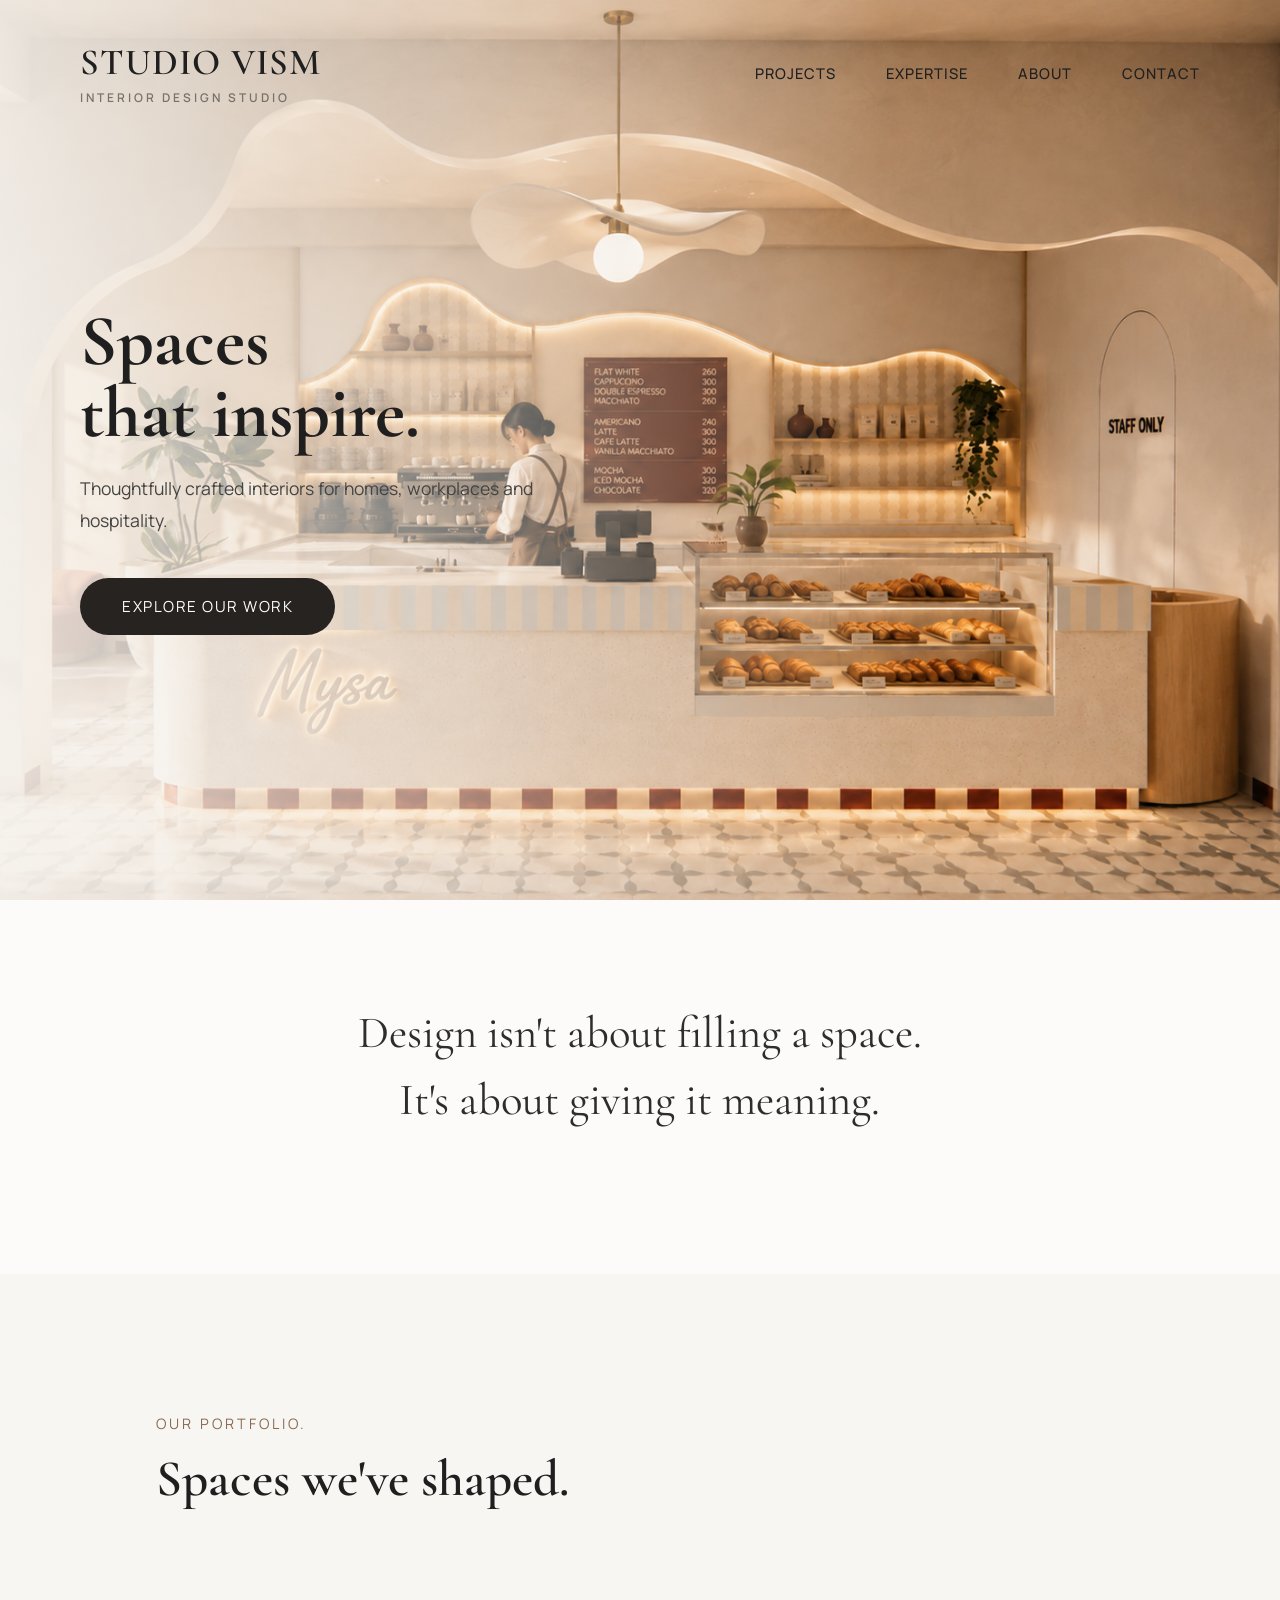
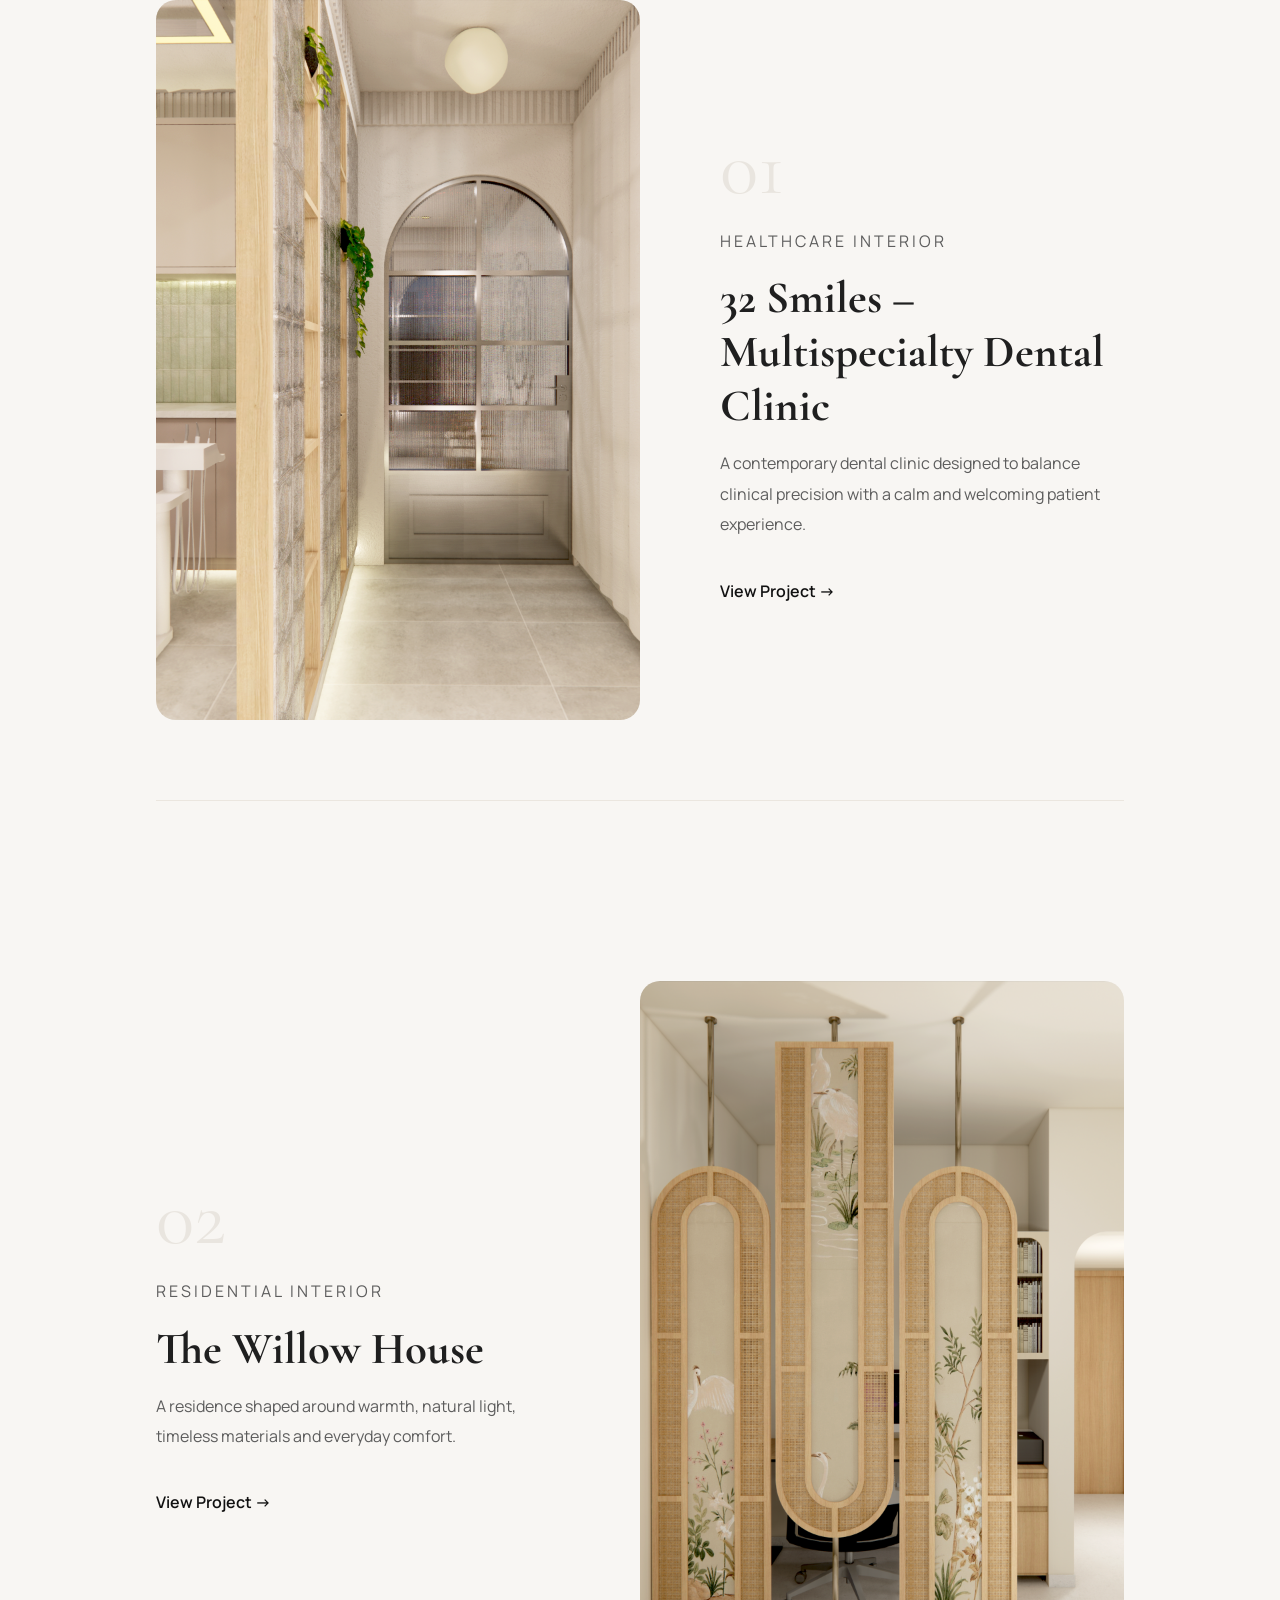
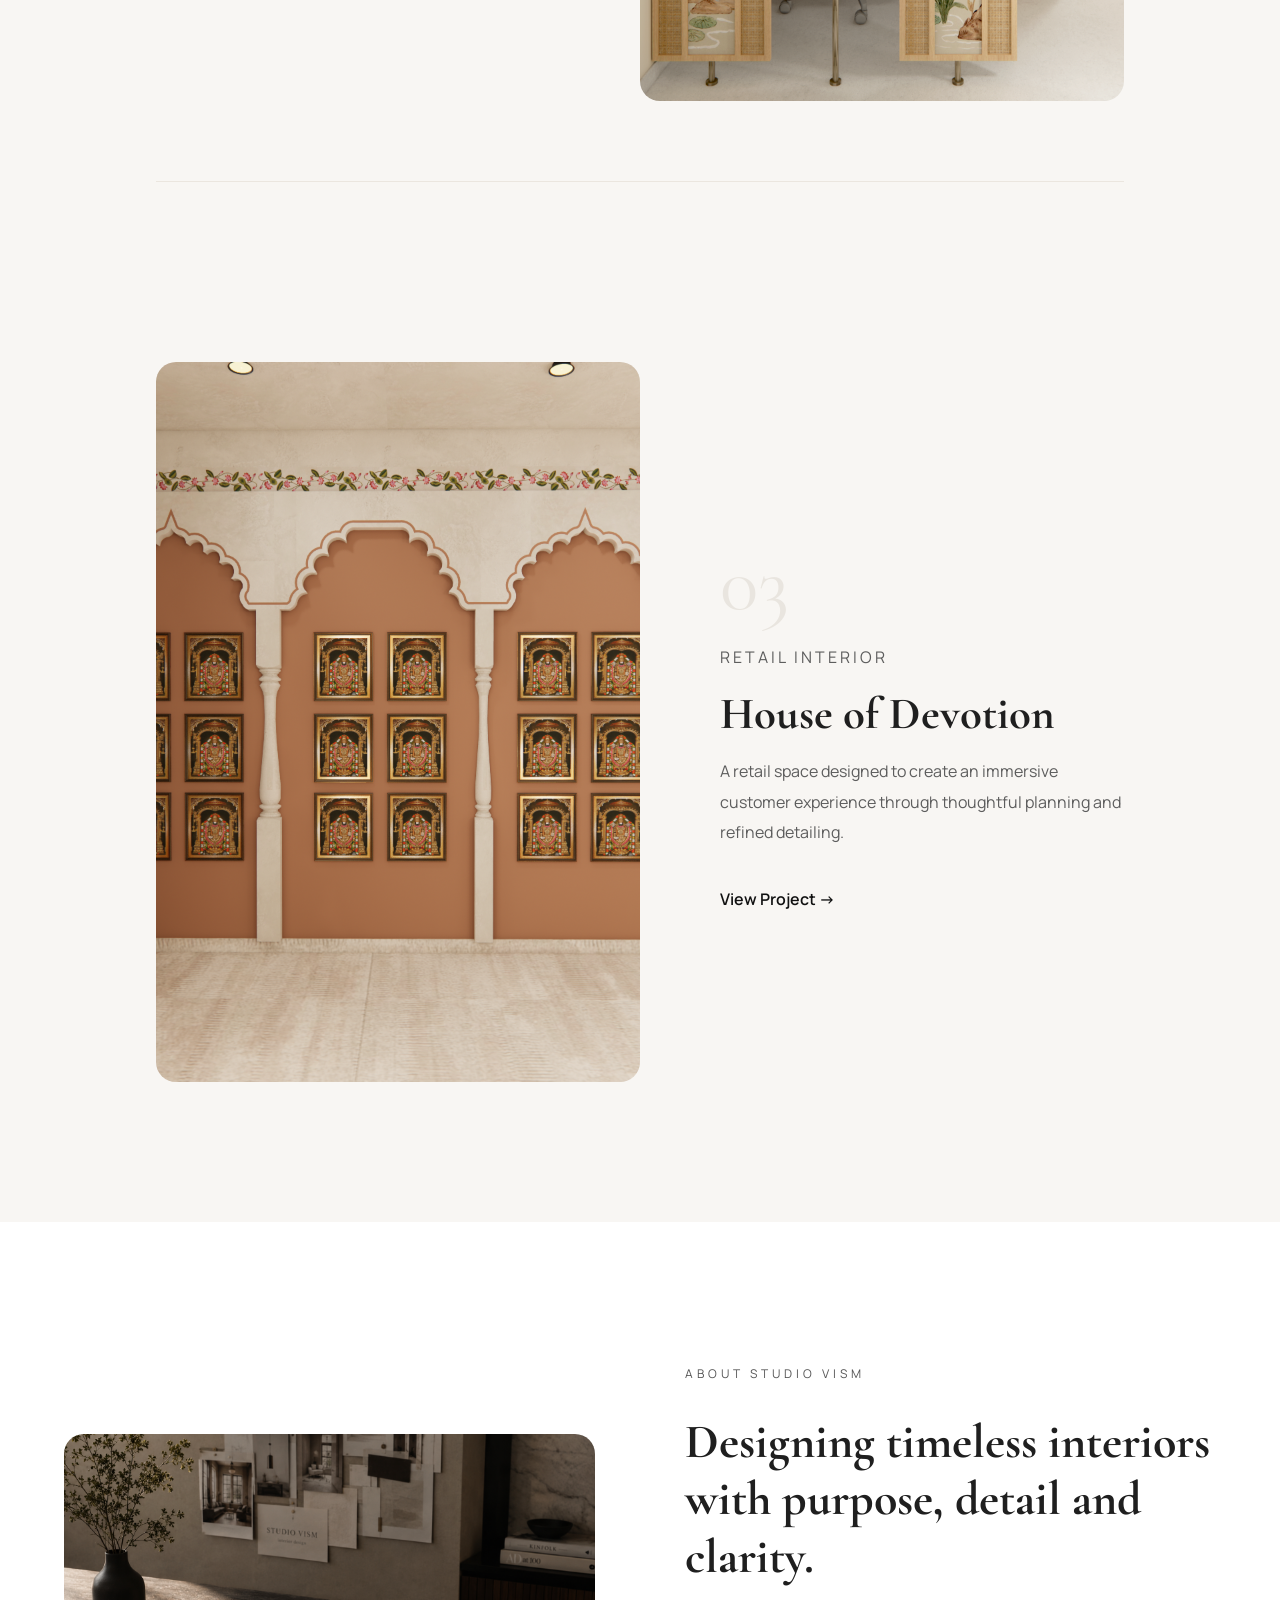
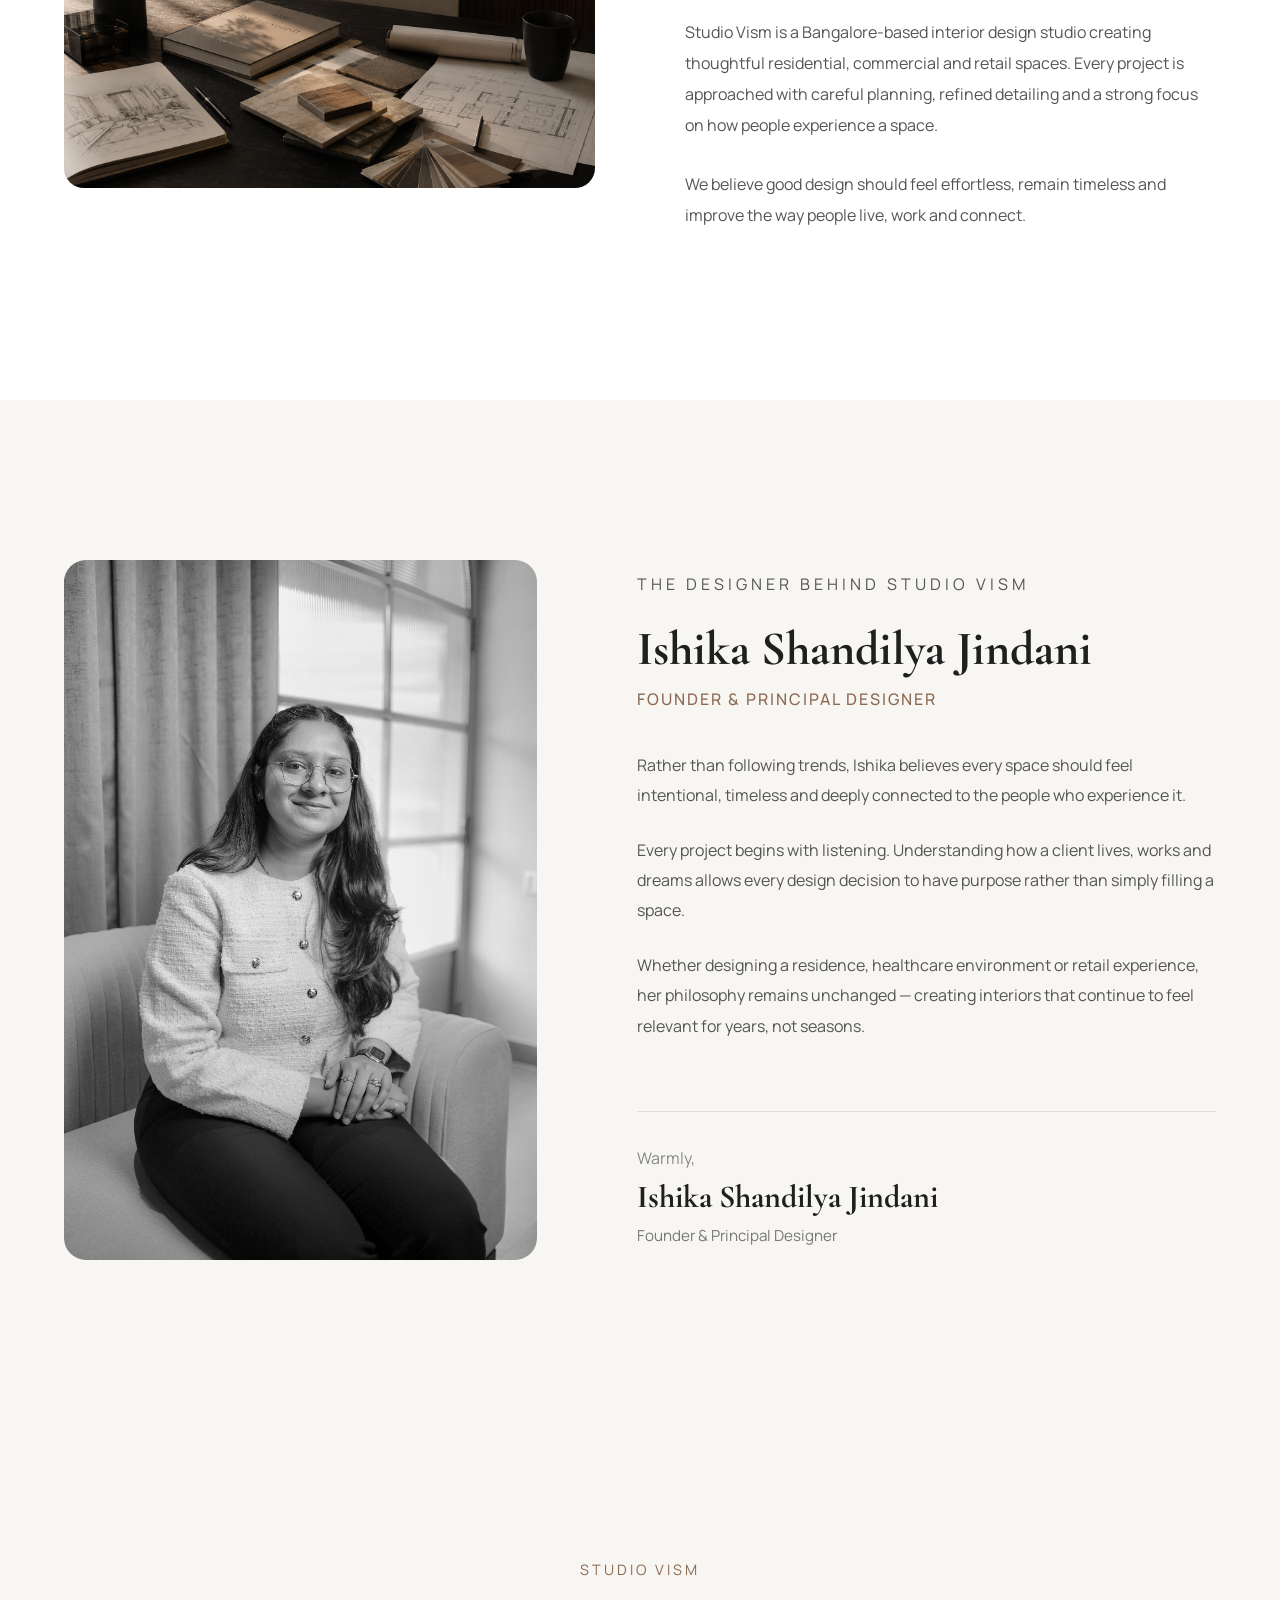
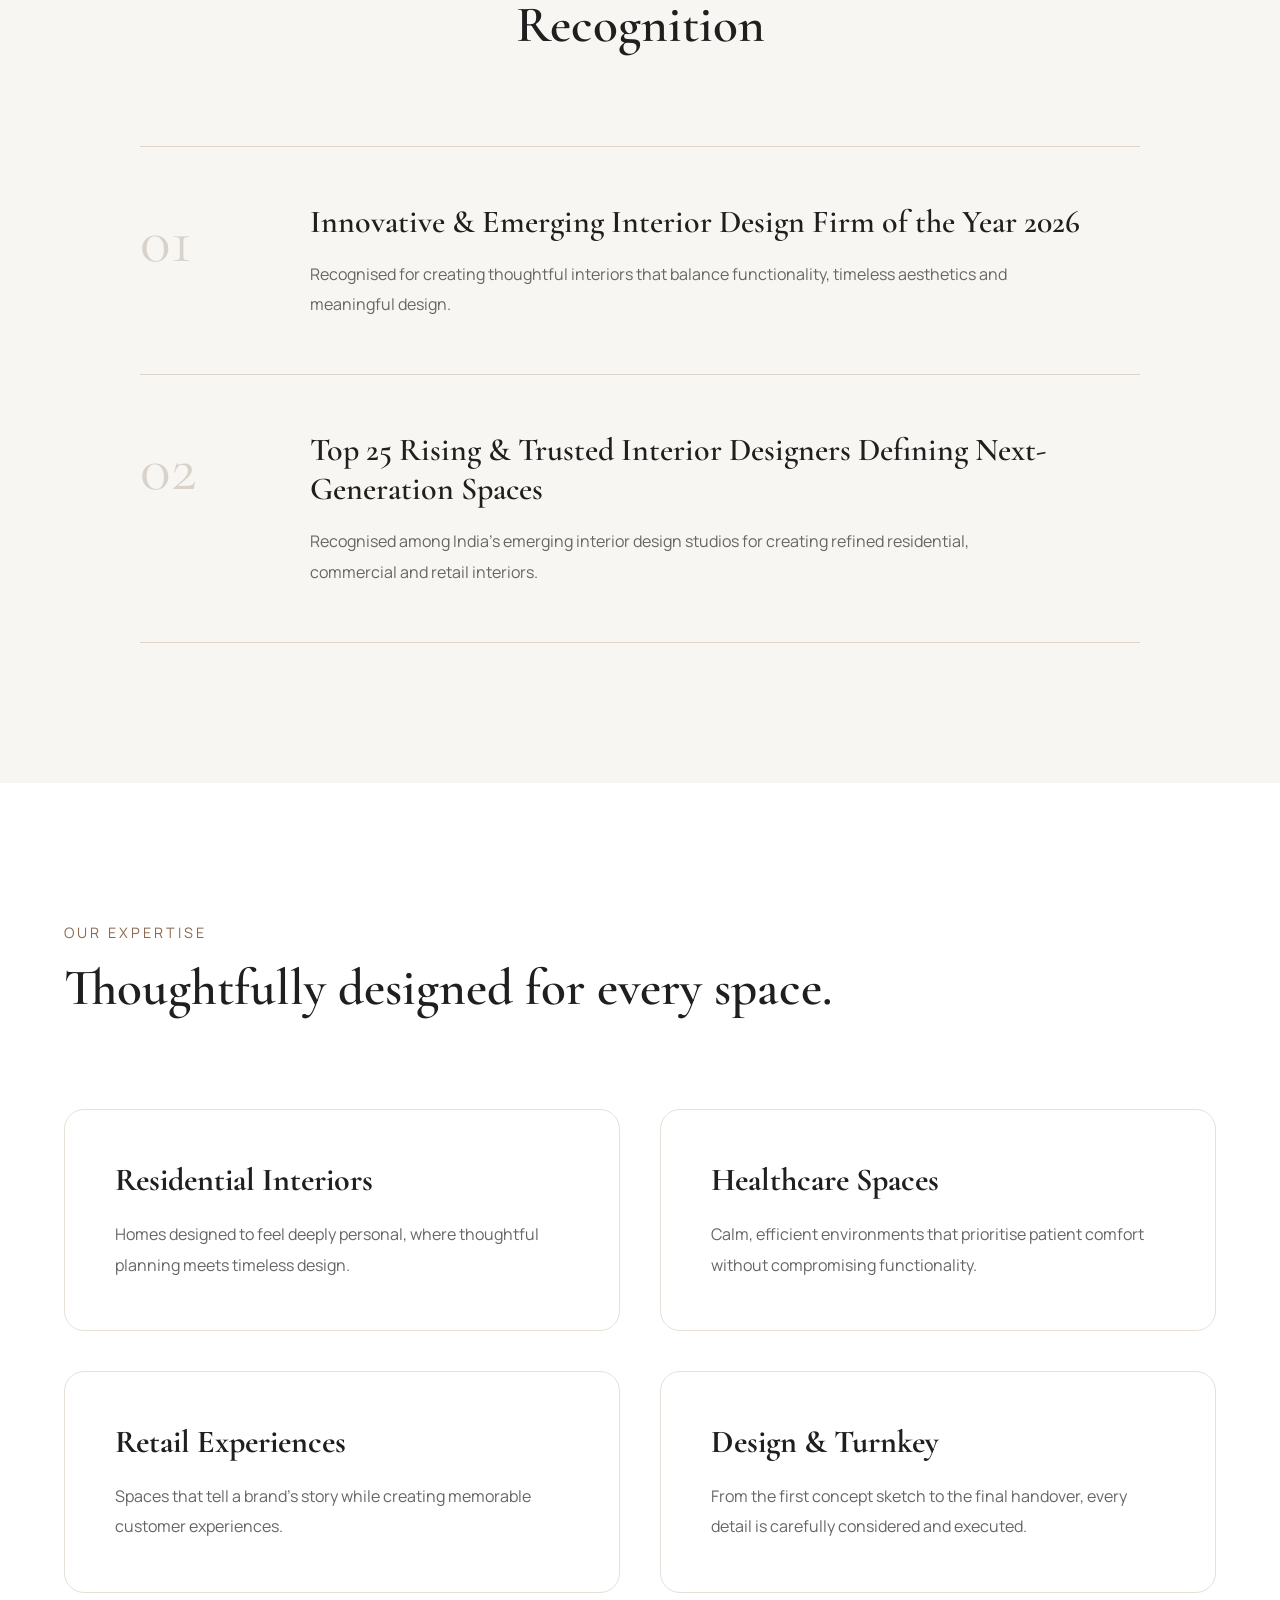
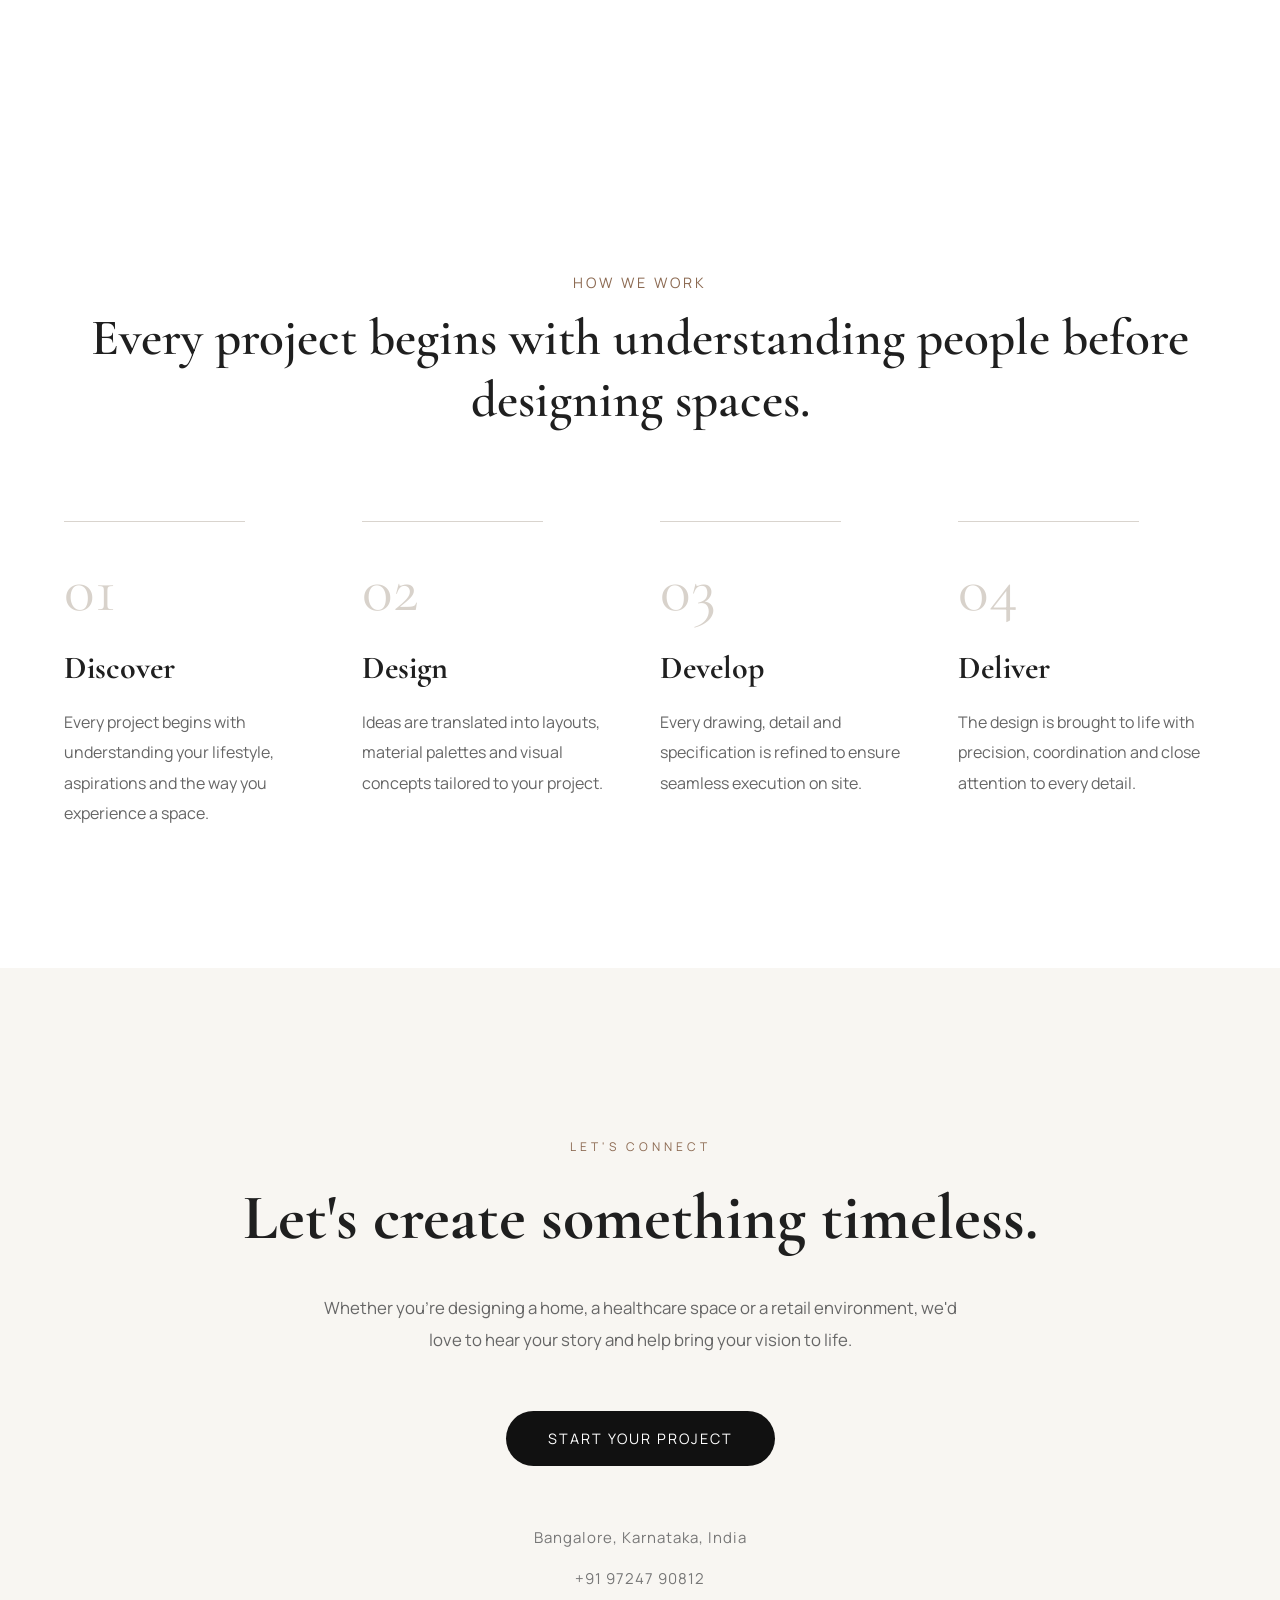
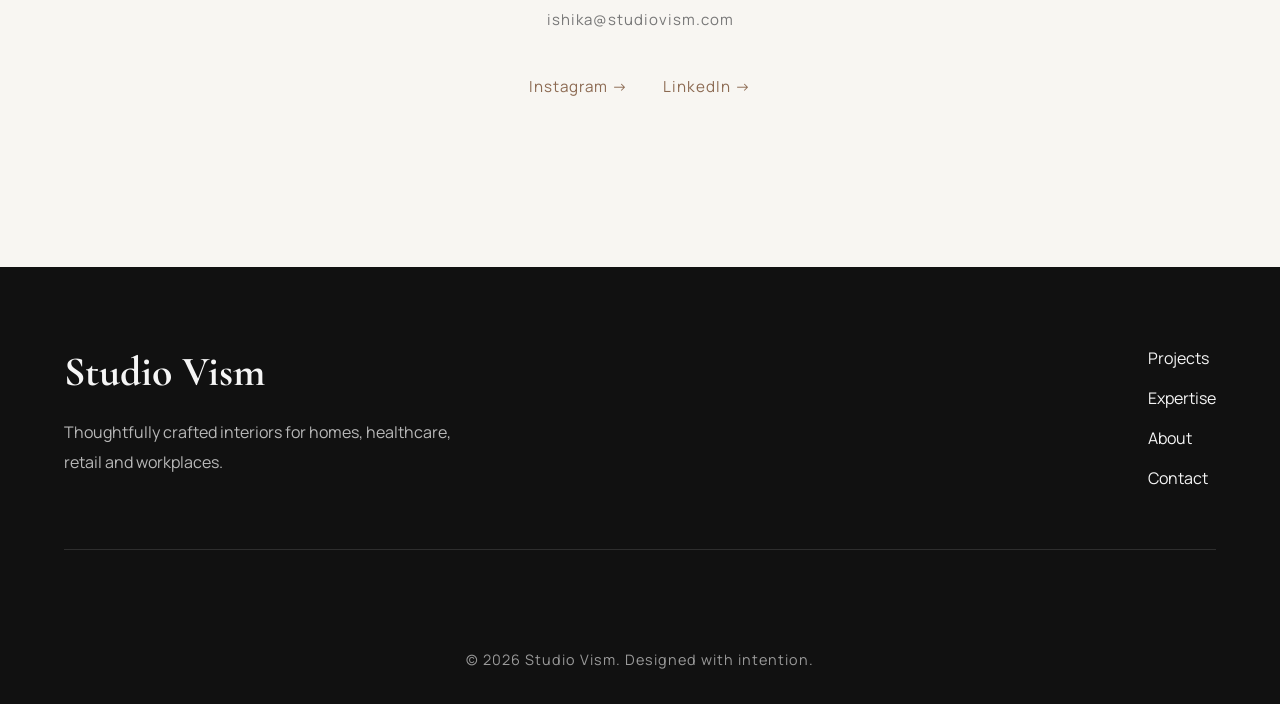
==== index.html @ 21164e17 "Final website updates" ====
<!DOCTYPE html>
<html lang="en">

<head>
    <meta charset="UTF-8">
    <meta name="viewport" content="width=device-width, initial-scale=1.0">

    <title>Studio Vism | Interior Designers in Bangalore</title>

    <meta charset="UTF-8">
    <meta name="viewport" content="width=device-width, initial-scale=1.0">

    <title>Studio Vism | Interior Designers in Bangalore</title>

    <meta name="description" content="Studio Vism is a Bangalore-based interior design studio creating thoughtful residential, commercial and hospitality spaces through design and turnkey execution.">

    <meta name="author" content="Studio Vism">
    <meta property="og:title" content="Studio Vism | Luxury Interior Designers in Bangalore">
    <meta property="og:description" content="Thoughtfully crafted residential, commercial and hospitality interiors by Studio Vism.">
    <meta property="og:type" content="website">
    <meta property="og:image" content="images/mysa-hero.png">

    <link rel="icon" type="image/png" href="favicon.png">

    <!-- Google Fonts -->
    <link rel="preconnect" href="https://fonts.googleapis.com">
    <link rel="preconnect" href="https://fonts.gstatic.com" crossorigin>

    <link href="https://fonts.googleapis.com/css2?family=Cormorant+Garamond:wght@400;500;600&family=Manrope:wght@300;400;500;600&display=swap" rel="stylesheet">

    <link rel="stylesheet" href="style.css">

    <link rel="icon" type="image/png" href="favicon.png">

    <!-- Google Fonts -->
    <link rel="preconnect" href="https://fonts.googleapis.com">
    <link rel="preconnect" href="https://fonts.gstatic.com" crossorigin>

    <link href="https://fonts.googleapis.com/css2?family=Cormorant+Garamond:wght@400;500;600&family=Manrope:wght@300;400;500;600&display=swap" rel="stylesheet">

    <link rel="stylesheet" href="style.css">
</head>

<body>
<nav class="navbar">

    <a href="index.html" class="logo">
        <span class="logo-title">STUDIO VISM</span>
        <span class="logo-subtitle">Interior Design Studio</span>
    </a>

    <button type="button" class="menu-toggle" aria-label="Open navigation menu">
        <span></span>
        <span></span>
        <span></span>
    </button>

    <ul class="nav-links">
        <li><a href="#projects">Projects</a></li>
        <li><a href="#services">Expertise</a></li>
        <li><a href="#designer">About</a></li>
        <li><a href="#contact">Contact</a></li>
    </ul>

</nav>

<section class="hero">

    <div class="hero-overlay"></div>

    <div class="hero-content">

        <h1>
            Spaces<br>
            that inspire.
        </h1>

        <p>
            Thoughtfully crafted interiors for homes,
            workplaces and hospitality.
        </p>

        <a href="#projects" class="btn">
         Explore Our Work
         </a>

    </div>

</section>

<section class="philosophy">

    <div class="container">

        <p>
            Design isn't about filling a space.<br>
            It's about giving it meaning.
        </p>

    </div>

</section>

<section id="projects" class="projects">

        <div class="container">

    <div class="section-heading">
        <p>Our Portfolio.</p>
        <h2>Spaces we've shaped.</h2>
    </div>

 <div class="project-card">

    <div class="project-image">
        <img src="images/32-smiles.png" alt="32 Smiles – Multispecialty Dental Clinic">
    </div>

    <div class="project-info">

        <span>01</span>

        <p class="project-category">Healthcare Interior</p>

        <h3>32 Smiles – Multispecialty Dental Clinic</h3>

        <p>
            A contemporary dental clinic designed to balance
            clinical precision with a calm and welcoming
            patient experience.
        </p>

        <a href="32-smiles.html">
         View Project →
        </a>

    </div>

</div>

<div class="project-card reverse">

    <div class="project-image">
        <img src="images/willow-house.png" alt="The Willow House">
    </div>

    <div class="project-info">

        <span>02</span>

        <p class="project-category">Residential Interior</p>

        <h3>The Willow House</h3>

        <p>
            A residence shaped around warmth, natural light,
            timeless materials and everyday comfort.
        </p>

        <a href="willow-house.html">View Project →</a>

    </div>

</div>

<div class="project-card">

    <div class="project-image">
        <img src="images/house-of-devotion.png" alt="House of Devotion">
    </div>

    <div class="project-info">

        <span>03</span>

        <p class="project-category">Retail Interior</p>

        <h3>House of Devotion</h3>

        <p>
            A retail space designed to create an immersive
            customer experience through thoughtful planning
            and refined detailing.
        </p>

        <a href="house-of-devotion.html">View Project →</a>

    </div>

</div>
</div>
</section>
<section class="about">

    <div class="container">

        <div class="about-grid">

            <div class="about-image">
                <img src="images/about.png" alt="Studio Vism">
            </div>

            <div class="about-content">

                <p class="section-tag">
                    About Studio Vism
                </p>

                <h2>
                    Designing timeless interiors with purpose, detail and clarity.
                </h2>

                <p>
                    Studio Vism is a Bangalore-based interior design studio creating
                    thoughtful residential, commercial and retail spaces. Every
                    project is approached with careful planning, refined detailing
                    and a strong focus on how people experience a space.
                </p>

                <p>
                    We believe good design should feel effortless, remain timeless
                    and improve the way people live, work and connect.
                </p>

            </div>

        </div>

    </div>

</section>
<section id="designer" class="designer">

    <div class="container">

        <div class="designer-grid">

            <div class="designer-image">

                <img src="images/ishika-shandilya-jindani.jpg"
                     alt="Ishika Shandilya Jindani">

            </div>

            <div class="designer-content">

                <p class="section-tag">
                    The Designer Behind Studio Vism
                </p>

                <h2>
                    Ishika Shandilya Jindani
                </h2>

                <h4>
                    Founder & Principal Designer
                </h4>

                <p>
                    Rather than following trends, Ishika believes every
                    space should feel intentional, timeless and deeply
                    connected to the people who experience it.
                </p>

                <p>
                    Every project begins with listening. Understanding
                    how a client lives, works and dreams allows every
                    design decision to have purpose rather than simply
                    filling a space.
                </p>

                <p>
                    Whether designing a residence, healthcare
                    environment or retail experience, her philosophy
                    remains unchanged — creating interiors that
                    continue to feel relevant for years, not seasons.
                </p>

                <div class="designer-signoff">

                    <span>Warmly,</span>

                    <h3>
                        Ishika Shandilya Jindani
                    </h3>

                    <p>
                        Founder & Principal Designer
                    </p>

                </div>

            </div>

        </div>

    </div>

</section>
<section class="awards">

    <div class="container">

        <div class="section-heading center">

            <p>Studio Vism</p>

            <h2>Recognition</h2>

        </div>

        <div class="award-list">

            <div class="award-item">

                <span>01</span>

                <div>

                    <h3>Innovative & Emerging Interior Design Firm of the Year 2026</h3>

                    <p>
                        Recognised for creating thoughtful interiors that balance
                        functionality, timeless aesthetics and meaningful design.
                    </p>

                </div>

            </div>

            <div class="award-item">

                <span>02</span>

                <div>

                    <h3>Top 25 Rising & Trusted Interior Designers Defining Next-Generation Spaces</h3>

                    <p>
                        Recognised among India's emerging interior design studios
                        for creating refined residential, commercial and retail interiors.
                    </p>

                </div>

            </div>

        </div>

    </div>

</section>
<section id="services" class="services">

    <div class="container">

        <div class="section-heading">

            <p>Our Expertise</p>

            <h2>Thoughtfully designed for every space.</h2>

        </div>

        <div class="services-grid">

            <div class="service-card">

                <h3>Residential Interiors</h3>

                <p>
                    Homes designed to feel deeply personal, where thoughtful
                    planning meets timeless design.
                </p>

            </div>

            <div class="service-card">

                <h3>Healthcare Spaces</h3>

                <p>
                    Calm, efficient environments that prioritise patient comfort
                    without compromising functionality.
                </p>

            </div>

            <div class="service-card">

                <h3>Retail Experiences</h3>

                <p>
                    Spaces that tell a brand's story while creating memorable
                    customer experiences.
                </p>

            </div>

            <div class="service-card">

                <h3>Design & Turnkey</h3>

                <p>
                    From the first concept sketch to the final handover,
                    every detail is carefully considered and executed.
                </p>

            </div>

        </div>

    </div>

</section>
<section class="process">

    <div class="container">

        <div class="section-heading center">

            <p>How We Work</p>

            <h2>Every project begins with understanding people before designing spaces.</h2>

        </div>

        <div class="process-grid">

            <div class="process-step">

                <span>01</span>

                <h3>Discover</h3>

                <p>
                    Every project begins with understanding your lifestyle,
                    aspirations and the way you experience a space.
                </p>

            </div>

            <div class="process-step">

                <span>02</span>

                <h3>Design</h3>

                <p>
                    Ideas are translated into layouts, material palettes
                    and visual concepts tailored to your project.
                </p>

            </div>

            <div class="process-step">

                <span>03</span>

                <h3>Develop</h3>

                <p>
                    Every drawing, detail and specification is refined
                    to ensure seamless execution on site.
                </p>

            </div>

            <div class="process-step">

                <span>04</span>

                <h3>Deliver</h3>

                <p>
                    The design is brought to life with precision,
                    coordination and close attention to every detail.
                </p>

            </div>

        </div>

    </div>

</section>
<section id="contact" class="cta">

    <div class="container">

        <div class="cta-content">

            <p class="section-tag">
                Let's Connect
            </p>

            <h2>
                Let's create something timeless.
            </h2>

            <p class="cta-text">
                Whether you're designing a home, a healthcare space or a retail
                environment, we'd love to hear your story and help bring your
                vision to life.
            </p>

            <a href="mailto:ishika@studiovism.com?subject=New%20Project%20Enquiry"
               class="cta-btn">
                Start Your Project
            </a>

            <div class="cta-details">

                <p>Bangalore, Karnataka, India</p>

                <p>+91 97247 90812</p>

                <p>ishika@studiovism.com</p>

            </div>

            <div class="cta-social">

                <a href="https://www.instagram.com/studiovism/" target="_blank">
                    Instagram →
                </a>

                <a href="https://www.linkedin.com/in/ishika-shandilya-jindani-73081b417/" target="_blank">
                    LinkedIn →
                </a>

            </div>

        </div>

    </div>

</section>

<footer class="footer">

    <div class="container">

        <div class="footer-top">

            <div class="footer-brand">

                <h2>Studio Vism</h2>

                <p>
                    Thoughtfully crafted interiors for homes,
                    healthcare, retail and workplaces.
                </p>

            </div>

            <div class="footer-links">

                <a href="#projects">Projects</a>
                <a href="#services">Expertise</a>
                <a href="#designer">About</a>
                <a href="#contact">Contact</a>

            </div>

        </div>

        <div class="footer-bottom">

            <p class="footer-note">
              © 2026 Studio Vism. Designed with intention.
            </p>

        </div>

    </div>

</footer>

<script src="script.js"></script>

</body>
</html>
---- style.css ----
/* ==========================
   RESET
========================== */

*{
    margin:0;
    padding:0;
    box-sizing:border-box;
}

html{
    scroll-behavior:smooth;
}

body{
    font-family:'Manrope', sans-serif;
    background:#F8F6F2;
    color:#1F1F1F;
    overflow-x:hidden;
}

img{
    max-width:100%;
    display:block;
}

a{
    text-decoration:none;
    color:inherit;
}

ul{
    list-style:none;
}
/* ==========================
   NAVIGATION
========================== */

.navbar{
    position:absolute;
    top:0;
    left:0;
    width:100%;
    padding:40px 80px;

    display:flex;
    justify-content:space-between;
    align-items:center;

    z-index:100;
}

.logo{
    display:flex;
    flex-direction:column;

    font-family:'Cormorant Garamond', serif;
    font-size:2rem;
    font-weight:600;
}
.logo-title{
    font-size:2.3rem;
    font-weight:600;
    letter-spacing:1px;
}

.logo-subtitle{
    font-family:'Manrope', sans-serif;
    font-size:0.75rem;
    text-transform:uppercase;
    letter-spacing:3px;
    margin-top:4px;
    opacity:0.8;
    color:#5f5a54;
}

.nav-links{
    display:flex;
    gap:50px;
}

.nav-links a{
    font-size:0.92rem;
    letter-spacing:1px;
    text-transform:uppercase;
    font-weight:500;
    transition:.3s ease;
    position:relative;
}

.nav-links a:hover{
    color:#8C6A52;
}

/* ==========================
   HERO
========================== */

.hero{

    position:relative;

    height:100vh;

    background-image:url("images/mysa-hero.png");

    background-size:cover;

   background-position: center 50%;

    display:flex;

    align-items:center;

    padding:0 80px;

}

.hero-overlay{

    position:absolute;

    inset:0;

    background:linear-gradient(
        90deg,
        rgba(248,246,242,.88) 0%,
        rgba(248,246,242,.50) 35%,
        rgba(248,246,242,0) 70%
    );

}

.hero-content{
    position:relative;
    z-index:2;
    max-width:620px;
    margin-top:40px;
}

.hero h1{

    font-family:'Cormorant Garamond', serif;

    font-size:4.5rem;

    line-height:1;

    margin-bottom:24px;

}

.hero p{

    font-size:1.1rem;

    line-height:1.8;

    color:#444;

    margin-bottom:42px;

    max-width:480px;

}

.btn{
    display:inline-block;
    padding:18px 42px;
    background:#262320;
    color:#fff;
    text-decoration:none;
    border-radius:50px;
    transition:all .35s ease;
    font-size:0.95rem;
    letter-spacing:1.5px;
    text-transform:uppercase;
    transition:0.3s ease;
}

.btn:hover{
    background:#8C6A52;
    transform:translateY(-2px);
    transform:translateY(-2px);
    box-shadow:0 12px 30px rgba(0,0,0,.12);
}

/*======================
PHILOSOPHY
=======================*/

.philosophy{

    padding:100px 15% 140px;
    background:#FCFBF9;
    text-align:center;

}

.philosophy p{

    font-family:'Cormorant Garamond', serif;
    font-size:2.8rem;
    line-height:1.5;
    max-width:1200px;
    margin:auto;
    color:#2d2d2d;

}

/*======================
FEATURED PROJECTS
=======================*/

.projects{

    padding:140px 8%;
    background:#f8f6f3;

}

.section-heading{

    margin-bottom:90px;

}

.section-heading p{

    text-transform:uppercase;
    letter-spacing:3px;
    color:#8C6A52;
    font-size:.9rem;
    margin-bottom:15px;

}

.section-heading h2{

    font-family:'Cormorant Garamond', serif;
    font-size:3.2rem;
    font-weight:600;

}

.project-card{
    display:grid;
    grid-template-columns:1.2fr 1fr;
    gap:80px;
    align-items:center;
    margin-bottom:180px;
    padding-bottom:80px;
    border-bottom:1px solid #ebe6df;
}

.project-card:last-child{
    border-bottom:none;
    margin-bottom:0;
    padding-bottom:0;
}

.project-image{

    height:720px;
    border-radius:20px;
    overflow:hidden;

}

.project-image img{

    width:100%;
    height:100%;
    object-fit:cover;
    display:block;
    transition:.6s ease;

}

.project-card:hover .project-image img{

    transform:scale(1.05);

}

.project-info{

    display:flex;
    flex-direction:column;
    justify-content:center;

}

.project-info span{

    font-size:5rem;
    font-family:'Cormorant Garamond', serif;
    color:#e9e5df;

}

.project-category{

    text-transform:uppercase;
    letter-spacing:3px;
    color:#8C6A52;
    margin-top:10px;

}

.project-info h3{

    font-family:'Cormorant Garamond', serif;
    font-size:2.8rem;
    margin:15px 0;

}

.project-info p{

    line-height:1.9;

    color:#5d5d5d;

    max-width:520px;

}

.project-info a{

    display:inline-block;
    margin-top:40px;
    text-decoration:none;
    color:#111;
    font-weight:600;
    transition:.3s;

}

.project-info a:hover{

    color:#8C6A52;

}
/*======================
GLOBAL SPACING
=======================*/

section{

    position:relative;

}

.container{
    width:min(1500px,90%);
    margin:auto;
}
.reverse{

    grid-template-columns:1fr 1.2fr;

}

.reverse .project-image{

    order:2;

}

.reverse .project-info{

    order:1;

}
/*======================
ABOUT
=======================*/

.about{

    padding:140px 0;
    background:#ffffff;

}

.about-grid{

    display:grid;
    grid-template-columns:1fr 1fr;
    gap:90px;
    align-items:center;

}

.about-image{

    border-radius:20px;
    overflow:hidden;

}

.about-image img{

    width:100%;
    display:block;

}
.about-image img{

    transition:0.6s ease;

}

.about-image:hover img{

    transform:scale(1.03);

}
.section-tag{

    text-transform:uppercase;
    letter-spacing:4px;
    color:#8C6A52;
    margin-bottom:20px;
    font-size:.75rem;

}

.about-content h2{

    font-family:'Cormorant Garamond', serif;
    font-size:3rem;
    line-height:1.2;
    margin-bottom:30px;

}

.about-content p{

    color:#555;

    line-height:1.95;

    max-width:560px;

    margin-bottom:28px;

}
html{

    scroll-padding-top:100px;

}
/*======================
DESIGNER
=======================*/

.designer{

    padding:160px 0;
    background:#F8F6F2;

}

.designer-grid{

    display:grid;
    grid-template-columns:0.9fr 1.1fr;
    gap:100px;
    align-items:center;

}

.designer-image{

    border-radius:22px;
    overflow:hidden;

}

.designer-image img{
    width:100%;
    height:700px;
    object-fit:cover;
    display:block;
    transition:.5s ease;
}

.designer-image:hover img{

    transform:scale(1.03);

}

.designer-content h2{

    font-family:'Cormorant Garamond', serif;
    font-size:3rem;
    line-height:1.1;
    margin-bottom:12px;

}

.designer-content h4{

    font-size:1rem;
    letter-spacing:2px;
    text-transform:uppercase;
    color:#8C6A52;
    font-weight:500;
    margin-bottom:40px;

}

.designer-content p{

    font-size:1rem;
    line-height:1.9;
    color:#555;
    margin-bottom:24px;

}

.designer-signoff{

    margin-top:70px;
    padding-top:35px;
    border-top:1px solid #ddd;

}

.designer-signoff span{

    display:block;
    color:#888;
    margin-bottom:8px;

}

.designer-signoff h3{

    font-family:'Cormorant Garamond', serif;
    font-size:2rem;
    margin-bottom:6px;

}

.designer-signoff p{

    margin:0;
    color:#777;
    font-size:.95rem;

}
/*======================
RECOGNITION
=======================*/

.awards{

    padding:140px 0;
    background:#F8F6F2;

}

.section-heading.center{

    text-align:center;
    margin-bottom:90px;

}

.award-list{

    max-width:1000px;
    margin:auto;

}

.award-item{

    display:grid;
    grid-template-columns:120px 1fr;
    gap:50px;

    padding:55px 0;

    border-top:1px solid #ddd5cc;

}

.award-item:last-child{

    border-bottom:1px solid #ddd5cc;

}

.award-item span{

    font-family:'Cormorant Garamond', serif;
    font-size:4rem;
    color:#d8d2cb;

}

.award-item h3{

    font-family:'Cormorant Garamond', serif;
    font-size:2rem;
    font-weight:600;
    margin-bottom:18px;

}

.award-item p{

    color:#666;
    line-height:1.9;
    max-width:700px;

}
/*======================
OUR EXPERTISE
=======================*/

.services{

    padding:140px 0;
    background:#ffffff;

}

.services-grid{

    display:grid;
    grid-template-columns:1fr 1fr;
    gap:40px;
    margin-top:80px;

}

.service-card{

    padding:50px;
    border:1px solid #e6e0d8;
    border-radius:20px;

    transition:.35s ease;

}

.service-card:hover{

    transform:translateY(-8px);

    border-color:#8C6A52;

    box-shadow:0 20px 40px rgba(0,0,0,.06);

}

.service-card h3{

    font-family:'Cormorant Garamond', serif;
    font-size:2rem;
    margin-bottom:20px;

}

.service-card p{

    color:#666;
    line-height:1.9;

}
/*======================
HOW WE WORK
=======================*/

.process{

    padding:140px 0;
    background:#ffffff;

}

.process-grid{

    display:grid;
    grid-template-columns:repeat(4,1fr);
    gap:40px;
    margin-top:90px;

}

.process-step{

    position:relative;
    padding-top:30px;

}

.process-step::before{

    content:"";
    position:absolute;
    top:0;
    left:0;

    width:70%;
    height:1px;

    background:#d9d4ce;

}

.process-step span{

    font-family:'Cormorant Garamond', serif;
    font-size:4rem;
    color:#d8d2cb;
    display:block;
    margin-bottom:20px;

}

.process-step h3{

    font-family:'Cormorant Garamond', serif;
    font-size:2rem;
    margin-bottom:20px;

}

.process-step p{

    color:#666;
    line-height:1.9;

}
/*======================
CALL TO ACTION
=======================*/

.cta{

    padding:170px 0;
    background:#F8F6F2;
    text-align:center;

}

.cta-content{

    max-width:800px;
    margin:auto;

}

.cta h2{

    font-family:'Cormorant Garamond', serif;
    font-size:4rem;
    line-height:1.2;
    margin:25px 0 35px;

}

.cta-text{

    font-size:1.05rem;
    color:#666;
    line-height:1.9;
    max-width:650px;
    margin:0 auto 55px;

}

.cta-btn{

    display:inline-block;
    padding:18px 42px;
    background:#111;
    color:#fff;
    border-radius:50px;
    text-transform:uppercase;
    letter-spacing:2px;
    font-size:.9rem;
    transition:.35s ease;

}

.cta-btn:hover{

    background:#8C6A52;
    transform:translateY(-3px);

}

.cta-details{

    margin-top:55px;
    line-height:2.2;

}

.cta-details p{

    color:#777;
    margin:8px 0;
    letter-spacing:1px;

}
/*======================
FOOTER
=======================*/

.footer{

    background:#111;
    color:#f5f5f5;
    padding:80px 0 35px;

}

.footer-top{

    display:flex;
    justify-content:space-between;
    align-items:flex-start;
    margin-bottom:60px;

}

.footer-brand{

    max-width:420px;

}

.footer-brand h2{

    font-family:'Cormorant Garamond', serif;
    font-size:2.6rem;
    margin-bottom:20px;

}

.footer-brand p{

    color:#b8b8b8;
    line-height:1.9;

}

.footer-links{

    display:flex;
    flex-direction:column;
    gap:18px;

}

.footer-links a{

    color:#f5f5f5;
    transition:.3s ease;

}

.footer-links a:hover{

    color:#8C6A52;

}

.footer-bottom{

    border-top:1px solid rgba(255,255,255,.12);
    padding-top:30px;
    text-align:center;

}

.footer-bottom p{

    color:#9a9a9a;
    font-size:.9rem;

}

.footer-note{

    margin-top:70px;

    font-size:.85rem;

    color:#999;

    letter-spacing:1px;

}

/*======================
PROJECT HERO
=======================*/

.project-hero{

height:100vh;

background:url("images/32-smiles-hero.png");

background-size:cover;

background-position:center;

position:relative;

display:flex;

align-items:flex-end;

padding:80px;

}

.project-overlay{

position:absolute;

inset:0;

background:linear-gradient(
to top,
rgba(0,0,0,.55),
rgba(0,0,0,.05)
);

}

.project-title{

position:relative;

z-index:2;

color:white;

}

.project-title p{

text-transform:uppercase;

letter-spacing:4px;

margin-bottom:20px;

font-size:.8rem;

}

.project-title h1{

font-family:'Cormorant Garamond', serif;

font-size:5rem;

line-height:1.05;

font-weight:500;

}
/*======================
PROJECT INTRO
=======================*/

.project-intro{

padding:140px 0;

background:#ffffff;

border-bottom:1px solid #ece7e2;

}

.project-grid{

display:grid;

grid-template-columns:1.3fr .7fr;

gap:150px;

align-items:start;

}

.project-overview h2{

font-family:'Cormorant Garamond', serif;

font-size:3.2rem;

font-weight:500;

margin:20px 0 30px;

line-height:1.2;

}

.project-overview p:last-child{

font-size:1.05rem;

line-height:1.95;

color:#555;

max-width:580px;

}

.project-details{

display:flex;

flex-direction:column;

gap:40px;

padding-top:10px;

}

.project-details span{

display:block;

text-transform:uppercase;

letter-spacing:3px;

font-size:.75rem;

color:#8C6A52;

margin-bottom:8px;

}

.project-details p{

font-size:1rem;

color:#222;

}
/*==========================
PROJECT GALLERY
==========================*/

.project-gallery{

    background:#faf8f5;
    padding:150px 0;

}

.gallery-container{

    width:min(92%,1400px);
    margin:auto;

}

.gallery-full{

    width:100%;
    display:block;
    border-radius:18px;
    margin-bottom:80px;

}

.gallery-two{

    display:grid;
    grid-template-columns:1fr 1fr;
    gap:35px;
    margin:80px 0;

}

.gallery-two img{

    width:100%;
    height:700px;

    object-fit:cover;

    border-radius:18px;

    transition:.45s ease;

}

.gallery-full,
.gallery-two img{

    transition:.5s ease;

}

.gallery-full:hover,
.gallery-two img:hover{

    transform:scale(1.015);

}

.gallery-caption{

    width:45%;
    margin:0 auto 90px;

    text-align:center;

    font-style:italic;

    line-height:1.9;

    color:#666;

}
/* =====================================
   SCROLL REVEAL
===================================== */

.reveal{

    opacity:0;
    transform:translateY(40px);
    transition:
    opacity 1.1s ease-out,
    transform 1.1s cubic-bezier(0.22, 1, 0.36, 1);

    will-change:transform, opacity;

}

.reveal.active{

    opacity:1;
    transform:translateY(0);

}
.navbar {
    position: absolute;
    top: 0;
    left: 0;
    width: 100%;
    z-index: 1000;

    transition:
        background-color 0.4s ease,
        backdrop-filter 0.4s ease,
        box-shadow 0.4s ease;
}

.navbar.scrolled {
    background-color: rgba(255,255,255,0.55);
    backdrop-filter: blur(14px);
    -webkit-backdrop-filter: blur(14px);
    box-shadow: 0 8px 30px rgba(0, 0, 0, 0.06);
}

.gallery-full,
.gallery-two img{
    transition: transform 0.8s cubic-bezier(0.22, 1, 0.36, 1);
}

.gallery-full:hover,
.gallery-two img:hover{
    transform: scale(1.03);
}

.gallery-container,
.gallery-two{
    overflow:hidden;
}

/* =====================================
   PROJECT CTA
===================================== */

.project-cta{

    max-width:800px;
    margin:100px auto 180px;
    padding:0 40px;

    text-align:center;

}

.project-cta .section-tag{

    letter-spacing:3px;
    text-transform:uppercase;

    color:#8C6A52;

    margin-bottom:20px;

}

.project-cta h2{

    font-family:'Cormorant Garamond', serif;
    font-size:64px;
    font-weight:500;

    margin-bottom:30px;

    color:#2B2B2B;

}

.project-cta p{

    font-size:18px;
    line-height:1.9;

    color:#666;

    max-width:620px;
    margin:0 auto 45px;

}

.cta-button{

    display:inline-flex;
    align-items:center;
    justify-content:center;

    padding:18px 42px;

    border:1px solid #2B2B2B;
    border-radius:8px;

    font-size:17px;
    font-weight:500;

    text-decoration:none;
    color:#2B2B2B;

    transition:
        background-color .4s ease,
        color .4s ease,
        transform .4s ease,
        box-shadow .4s ease;

}

.cta-button:hover{

    background:#2B2B2B;
    color:#fff;

    transform:translateY(-4px);

    box-shadow:0 14px 35px rgba(0,0,0,.12);

}

/* Contact Social Links */

.cta-social{

    margin-top:40px;

    display:flex;

    justify-content:center;

    align-items:center;

    gap:35px;

    flex-wrap:wrap;

}

.cta-social a{

    text-decoration:none;

    color:#8C6A52;

    font-family:'Manrope',sans-serif;

    font-size:0.95rem;

    letter-spacing:1px;

    transition:all .3s ease;

}

.cta-social a:hover{

    color:#222;

}

/* =====================================
   PROJECT NAVIGATION
===================================== */

.project-navigation{
    display:grid;
    grid-template-columns:1fr 1fr;

    border-top:1px solid rgba(43,43,43,0.16);
    border-bottom:1px solid rgba(43,43,43,0.16);

    margin-top:60px;
}

.project-nav{
    padding:60px 70px;

    text-decoration:none;
    color:#2B2B2B;

    transition:
        background-color 0.4s ease,
        padding 0.4s ease;
}

.project-nav:first-child{
    border-right:1px solid rgba(43,43,43,0.16);
}

.project-nav span{
    display:block;

    margin-bottom:18px;

    font-size:13px;
    letter-spacing:2px;
    text-transform:uppercase;

    color:#8C6A52;
}

.project-nav h3{
    margin:0;

    font-family:'Cormorant Garamond', serif;
    font-size:38px;
    font-weight:500;
}

.project-nav.next{
    text-align:right;
}

.project-nav:hover{
    background-color:#F4F0EB;
    padding-left:82px;
    padding-right:82px;
}

.willow-hero{
    background-image: url("images/willow-house-hero.png");
}
.willow-hero .project-overlay{
    background: linear-gradient(
        to top,
        rgba(0,0,0,.32),
        rgba(0,0,0,.02)
    );
}

.devotion-hero{
    background-image:url("images/house-of-devotion-hero.png");
}
.devotion-hero .project-overlay{
    background: linear-gradient(
        to top,
        rgba(0,0,0,.45),
        rgba(0,0,0,.12)
    );
}

/* Mobile Navigation */

.menu-toggle{
    display:none;
    width:34px;
    height:26px;
    padding:0;
    border:none;
    background:transparent;
    cursor:pointer;
    z-index:1001;
}

.menu-toggle span{
    display:block;
    width:100%;
    height:1.5px;
    margin:6px 0;
    background:#222;
    transition:all .3s ease;
}

.menu-toggle.active span:nth-child(1){
    transform:translateY(7.5px) rotate(45deg);
}

.menu-toggle.active span:nth-child(2){
    opacity:0;
}

.menu-toggle.active span:nth-child(3){
    transform:translateY(-7.5px) rotate(-45deg);
}

@media (max-width:768px){

    .navbar{
        padding:18px 22px;
        align-items:flex-start;
    }

    .menu-toggle{
        display:block;
    }

    .nav-links{
        position:absolute;
        top:0;
        right:0;
        width:100%;
        min-height:100vh;
        padding:110px 30px 40px;
        margin:0;

        display:flex;
        flex-direction:column;
        align-items:center;
        justify-content:flex-start;
        gap:28px;

        background:#f7f4ef;

        opacity:0;
        visibility:hidden;
        transform:translateY(-15px);
        transition:all .35s ease;
        z-index:1000;
    }

    .nav-links.active{
        opacity:1;
        visibility:visible;
        transform:translateY(0);
    }

    .nav-links a{
        font-size:1rem;
        letter-spacing:2px;
    }

    .menu-toggle.active span:nth-child(1){
        transform:translateY(7.5px) rotate(45deg);
    }

    .menu-toggle.active span:nth-child(2){
        opacity:0;
    }

    .menu-toggle.active span:nth-child(3){
        transform:translateY(-7.5px) rotate(-45deg);
    }
}

.navbar{
    z-index:2000;
}

.menu-toggle{
    position:relative;
    z-index:2002;
    pointer-events:auto;
}

.project-overlay,
.hero-overlay{
    pointer-events:none;
}

@media (max-width:768px){

    .services-grid{
        grid-template-columns:1fr;
        gap:24px;
    }

    .service-card{
        width:100%;
    }

}

@media (max-width:768px){

    .project-card,
    .project-card.reverse{
        grid-template-columns:1fr;
        gap:28px;
    }

    .project-card.reverse .project-image,
    .project-card.reverse .project-info{
        order:initial;
    }

    .project-image{
        height:280px;
    }

    .project-image img{
        width:100%;
        height:100%;
        object-fit:cover;
        border-radius:18px;
    }

}

.cta-details{
    gap:18px;
}

.cta-details p{
    font-size:15px;
}

.cta-socials{
    margin-top:28px;
    display:flex;
    justify-content:center;
    gap:28px;
    flex-wrap:wrap;
}

.cta-socials a{
    font-size:15px;
    font-weight:500;
    transition:.3s ease;
}

.cta-socials a:hover{
    color:#8C6A52;
}
@media (max-width:768px){
/* Mobile About Section */

.about{
    padding:90px 0;
}

.about-grid{
    grid-template-columns:1fr;
    gap:35px;
}

.about-content{
    order:1;
}

.about-image{
    order:2;
    width:100%;
}

.about-content h2{
    font-size:2.5rem;
    margin-bottom:24px;
}

.about-content p{
    max-width:none;
    line-height:1.8;
    margin-bottom:22px;
}

.about-image img{
    width:100%;
    height:300px;
    object-fit:cover;
}
}
@media (max-width:768px){
/* Mobile Designer Section */

.designer{
    padding:90px 0;
}

.designer-grid{
    grid-template-columns:1fr;
    gap:35px;
}

.designer-content{
    order:1;
}

.designer-image{
    order:2;
    width:100%;
}

.designer-content h2{
    font-size:2.6rem;
}

.designer-content h4{
    margin-bottom:28px;
}

.designer-content p{
    line-height:1.8;
}

.designer-image img{
    height:420px;
    object-position:center top;
}

.designer-signoff{
    margin-top:45px;
    padding-top:28px;
}

.process{
    padding:90px 0;
}

.process-grid{
    grid-template-columns:1fr;
    gap:45px;
    margin-top:50px;
}

.process-step{
    padding-top:20px;
}

.process-step::before{
    width:100%;
}

.process-step span{
    font-size:3rem;
    margin-bottom:12px;
}

.process-step h3{
    font-size:1.8rem;
    margin-bottom:12px;
}

.process-step p{
    line-height:1.8;
}
h1{
    font-size:3rem;
    line-height:1.15;
}

h2{
    font-size:2.35rem;
    line-height:1.2;
}

.section-tag{
    font-size:.7rem;
    letter-spacing:3px;
}

.project-hero{
    height:100svh;
    min-height:620px;
    padding:32px 24px 48px;
    background-position:center;
}

.project-title{
    width:100%;
    max-width:100%;
}

.project-title p{
    font-size:.68rem;
    letter-spacing:3px;
    margin-bottom:14px;
}

.project-title h1{
    font-size:3rem;
    line-height:1.05;
    overflow-wrap:anywhere;
}
.project-intro{
    padding:90px 0;
}

.project-grid{
    grid-template-columns:1fr;
    gap:45px;
}

.project-overview h2{
    font-size:2.5rem;
    margin:16px 0 24px;
}

.project-overview p:last-child{
    font-size:1rem;
    line-height:1.8;
    max-width:none;
}

.project-details{
    gap:28px;
    padding-top:0;
    border-top:1px solid #e6e0da;
    padding-top:28px;
}

.project-details div{
    padding-bottom:20px;
    border-bottom:1px solid #eee9e4;
}

.project-details div:last-child{
    border-bottom:none;
    padding-bottom:0;
}
}
---- style.css ----
/* ==========================
   RESET
========================== */

*{
    margin:0;
    padding:0;
    box-sizing:border-box;
}

html{
    scroll-behavior:smooth;
}

body{
    font-family:'Manrope', sans-serif;
    background:#F8F6F2;
    color:#1F1F1F;
    overflow-x:hidden;
}

img{
    max-width:100%;
    display:block;
}

a{
    text-decoration:none;
    color:inherit;
}

ul{
    list-style:none;
}
/* ==========================
   NAVIGATION
========================== */

.navbar{
    position:absolute;
    top:0;
    left:0;
    width:100%;
    padding:40px 80px;

    display:flex;
    justify-content:space-between;
    align-items:center;

    z-index:100;
}

.logo{
    display:flex;
    flex-direction:column;

    font-family:'Cormorant Garamond', serif;
    font-size:2rem;
    font-weight:600;
}
.logo-title{
    font-size:2.3rem;
    font-weight:600;
    letter-spacing:1px;
}

.logo-subtitle{
    font-family:'Manrope', sans-serif;
    font-size:0.75rem;
    text-transform:uppercase;
    letter-spacing:3px;
    margin-top:4px;
    opacity:0.8;
    color:#5f5a54;
}

.nav-links{
    display:flex;
    gap:50px;
}

.nav-links a{
    font-size:0.92rem;
    letter-spacing:1px;
    text-transform:uppercase;
    font-weight:500;
    transition:.3s ease;
    position:relative;
}

.nav-links a:hover{
    color:#8C6A52;
}

/* ==========================
   HERO
========================== */

.hero{

    position:relative;

    height:100vh;

    background-image:url("images/mysa-hero.png");

    background-size:cover;

   background-position: center 50%;

    display:flex;

    align-items:center;

    padding:0 80px;

}

.hero-overlay{

    position:absolute;

    inset:0;

    background:linear-gradient(
        90deg,
        rgba(248,246,242,.88) 0%,
        rgba(248,246,242,.50) 35%,
        rgba(248,246,242,0) 70%
    );

}

.hero-content{
    position:relative;
    z-index:2;
    max-width:620px;
    margin-top:40px;
}

.hero h1{

    font-family:'Cormorant Garamond', serif;

    font-size:4.5rem;

    line-height:1;

    margin-bottom:24px;

}

.hero p{

    font-size:1.1rem;

    line-height:1.8;

    color:#444;

    margin-bottom:42px;

    max-width:480px;

}

.btn{
    display:inline-block;
    padding:18px 42px;
    background:#262320;
    color:#fff;
    text-decoration:none;
    border-radius:50px;
    transition:all .35s ease;
    font-size:0.95rem;
    letter-spacing:1.5px;
    text-transform:uppercase;
    transition:0.3s ease;
}

.btn:hover{
    background:#8C6A52;
    transform:translateY(-2px);
    transform:translateY(-2px);
    box-shadow:0 12px 30px rgba(0,0,0,.12);
}

/*======================
PHILOSOPHY
=======================*/

.philosophy{

    padding:100px 15% 140px;
    background:#FCFBF9;
    text-align:center;

}

.philosophy p{

    font-family:'Cormorant Garamond', serif;
    font-size:2.8rem;
    line-height:1.5;
    max-width:1200px;
    margin:auto;
    color:#2d2d2d;

}

/*======================
FEATURED PROJECTS
=======================*/

.projects{

    padding:140px 8%;
    background:#f8f6f3;

}

.section-heading{

    margin-bottom:90px;

}

.section-heading p{

    text-transform:uppercase;
    letter-spacing:3px;
    color:#8C6A52;
    font-size:.9rem;
    margin-bottom:15px;

}

.section-heading h2{

    font-family:'Cormorant Garamond', serif;
    font-size:3.2rem;
    font-weight:600;

}

.project-card{
    display:grid;
    grid-template-columns:1.2fr 1fr;
    gap:80px;
    align-items:center;
    margin-bottom:180px;
    padding-bottom:80px;
    border-bottom:1px solid #ebe6df;
}

.project-card:last-child{
    border-bottom:none;
    margin-bottom:0;
    padding-bottom:0;
}

.project-image{

    height:720px;
    border-radius:20px;
    overflow:hidden;

}

.project-image img{

    width:100%;
    height:100%;
    object-fit:cover;
    display:block;
    transition:.6s ease;

}

.project-card:hover .project-image img{

    transform:scale(1.05);

}

.project-info{

    display:flex;
    flex-direction:column;
    justify-content:center;

}

.project-info span{

    font-size:5rem;
    font-family:'Cormorant Garamond', serif;
    color:#e9e5df;

}

.project-category{

    text-transform:uppercase;
    letter-spacing:3px;
    color:#8C6A52;
    margin-top:10px;

}

.project-info h3{

    font-family:'Cormorant Garamond', serif;
    font-size:2.8rem;
    margin:15px 0;

}

.project-info p{

    line-height:1.9;

    color:#5d5d5d;

    max-width:520px;

}

.project-info a{

    display:inline-block;
    margin-top:40px;
    text-decoration:none;
    color:#111;
    font-weight:600;
    transition:.3s;

}

.project-info a:hover{

    color:#8C6A52;

}
/*======================
GLOBAL SPACING
=======================*/

section{

    position:relative;

}

.container{
    width:min(1500px,90%);
    margin:auto;
}
.reverse{

    grid-template-columns:1fr 1.2fr;

}

.reverse .project-image{

    order:2;

}

.reverse .project-info{

    order:1;

}
/*======================
ABOUT
=======================*/

.about{

    padding:140px 0;
    background:#ffffff;

}

.about-grid{

    display:grid;
    grid-template-columns:1fr 1fr;
    gap:90px;
    align-items:center;

}

.about-image{

    border-radius:20px;
    overflow:hidden;

}

.about-image img{

    width:100%;
    display:block;

}
.about-image img{

    transition:0.6s ease;

}

.about-image:hover img{

    transform:scale(1.03);

}
.section-tag{

    text-transform:uppercase;
    letter-spacing:4px;
    color:#8C6A52;
    margin-bottom:20px;
    font-size:.75rem;

}

.about-content h2{

    font-family:'Cormorant Garamond', serif;
    font-size:3rem;
    line-height:1.2;
    margin-bottom:30px;

}

.about-content p{

    color:#555;

    line-height:1.95;

    max-width:560px;

    margin-bottom:28px;

}
html{

    scroll-padding-top:100px;

}
/*======================
DESIGNER
=======================*/

.designer{

    padding:160px 0;
    background:#F8F6F2;

}

.designer-grid{

    display:grid;
    grid-template-columns:0.9fr 1.1fr;
    gap:100px;
    align-items:center;

}

.designer-image{

    border-radius:22px;
    overflow:hidden;

}

.designer-image img{
    width:100%;
    height:700px;
    object-fit:cover;
    display:block;
    transition:.5s ease;
}

.designer-image:hover img{

    transform:scale(1.03);

}

.designer-content h2{

    font-family:'Cormorant Garamond', serif;
    font-size:3rem;
    line-height:1.1;
    margin-bottom:12px;

}

.designer-content h4{

    font-size:1rem;
    letter-spacing:2px;
    text-transform:uppercase;
    color:#8C6A52;
    font-weight:500;
    margin-bottom:40px;

}

.designer-content p{

    font-size:1rem;
    line-height:1.9;
    color:#555;
    margin-bottom:24px;

}

.designer-signoff{

    margin-top:70px;
    padding-top:35px;
    border-top:1px solid #ddd;

}

.designer-signoff span{

    display:block;
    color:#888;
    margin-bottom:8px;

}

.designer-signoff h3{

    font-family:'Cormorant Garamond', serif;
    font-size:2rem;
    margin-bottom:6px;

}

.designer-signoff p{

    margin:0;
    color:#777;
    font-size:.95rem;

}
/*======================
RECOGNITION
=======================*/

.awards{

    padding:140px 0;
    background:#F8F6F2;

}

.section-heading.center{

    text-align:center;
    margin-bottom:90px;

}

.award-list{

    max-width:1000px;
    margin:auto;

}

.award-item{

    display:grid;
    grid-template-columns:120px 1fr;
    gap:50px;

    padding:55px 0;

    border-top:1px solid #ddd5cc;

}

.award-item:last-child{

    border-bottom:1px solid #ddd5cc;

}

.award-item span{

    font-family:'Cormorant Garamond', serif;
    font-size:4rem;
    color:#d8d2cb;

}

.award-item h3{

    font-family:'Cormorant Garamond', serif;
    font-size:2rem;
    font-weight:600;
    margin-bottom:18px;

}

.award-item p{

    color:#666;
    line-height:1.9;
    max-width:700px;

}
/*======================
OUR EXPERTISE
=======================*/

.services{

    padding:140px 0;
    background:#ffffff;

}

.services-grid{

    display:grid;
    grid-template-columns:1fr 1fr;
    gap:40px;
    margin-top:80px;

}

.service-card{

    padding:50px;
    border:1px solid #e6e0d8;
    border-radius:20px;

    transition:.35s ease;

}

.service-card:hover{

    transform:translateY(-8px);

    border-color:#8C6A52;

    box-shadow:0 20px 40px rgba(0,0,0,.06);

}

.service-card h3{

    font-family:'Cormorant Garamond', serif;
    font-size:2rem;
    margin-bottom:20px;

}

.service-card p{

    color:#666;
    line-height:1.9;

}
/*======================
HOW WE WORK
=======================*/

.process{

    padding:140px 0;
    background:#ffffff;

}

.process-grid{

    display:grid;
    grid-template-columns:repeat(4,1fr);
    gap:40px;
    margin-top:90px;

}

.process-step{

    position:relative;
    padding-top:30px;

}

.process-step::before{

    content:"";
    position:absolute;
    top:0;
    left:0;

    width:70%;
    height:1px;

    background:#d9d4ce;

}

.process-step span{

    font-family:'Cormorant Garamond', serif;
    font-size:4rem;
    color:#d8d2cb;
    display:block;
    margin-bottom:20px;

}

.process-step h3{

    font-family:'Cormorant Garamond', serif;
    font-size:2rem;
    margin-bottom:20px;

}

.process-step p{

    color:#666;
    line-height:1.9;

}
/*======================
CALL TO ACTION
=======================*/

.cta{

    padding:170px 0;
    background:#F8F6F2;
    text-align:center;

}

.cta-content{

    max-width:800px;
    margin:auto;

}

.cta h2{

    font-family:'Cormorant Garamond', serif;
    font-size:4rem;
    line-height:1.2;
    margin:25px 0 35px;

}

.cta-text{

    font-size:1.05rem;
    color:#666;
    line-height:1.9;
    max-width:650px;
    margin:0 auto 55px;

}

.cta-btn{

    display:inline-block;
    padding:18px 42px;
    background:#111;
    color:#fff;
    border-radius:50px;
    text-transform:uppercase;
    letter-spacing:2px;
    font-size:.9rem;
    transition:.35s ease;

}

.cta-btn:hover{

    background:#8C6A52;
    transform:translateY(-3px);

}

.cta-details{

    margin-top:55px;
    line-height:2.2;

}

.cta-details p{

    color:#777;
    margin:8px 0;
    letter-spacing:1px;

}
/*======================
FOOTER
=======================*/

.footer{

    background:#111;
    color:#f5f5f5;
    padding:80px 0 35px;

}

.footer-top{

    display:flex;
    justify-content:space-between;
    align-items:flex-start;
    margin-bottom:60px;

}

.footer-brand{

    max-width:420px;

}

.footer-brand h2{

    font-family:'Cormorant Garamond', serif;
    font-size:2.6rem;
    margin-bottom:20px;

}

.footer-brand p{

    color:#b8b8b8;
    line-height:1.9;

}

.footer-links{

    display:flex;
    flex-direction:column;
    gap:18px;

}

.footer-links a{

    color:#f5f5f5;
    transition:.3s ease;

}

.footer-links a:hover{

    color:#8C6A52;

}

.footer-bottom{

    border-top:1px solid rgba(255,255,255,.12);
    padding-top:30px;
    text-align:center;

}

.footer-bottom p{

    color:#9a9a9a;
    font-size:.9rem;

}

.footer-note{

    margin-top:70px;

    font-size:.85rem;

    color:#999;

    letter-spacing:1px;

}

/*======================
PROJECT HERO
=======================*/

.project-hero{

height:100vh;

background:url("images/32-smiles-hero.png");

background-size:cover;

background-position:center;

position:relative;

display:flex;

align-items:flex-end;

padding:80px;

}

.project-overlay{

position:absolute;

inset:0;

background:linear-gradient(
to top,
rgba(0,0,0,.55),
rgba(0,0,0,.05)
);

}

.project-title{

position:relative;

z-index:2;

color:white;

}

.project-title p{

text-transform:uppercase;

letter-spacing:4px;

margin-bottom:20px;

font-size:.8rem;

}

.project-title h1{

font-family:'Cormorant Garamond', serif;

font-size:5rem;

line-height:1.05;

font-weight:500;

}
/*======================
PROJECT INTRO
=======================*/

.project-intro{

padding:140px 0;

background:#ffffff;

border-bottom:1px solid #ece7e2;

}

.project-grid{

display:grid;

grid-template-columns:1.3fr .7fr;

gap:150px;

align-items:start;

}

.project-overview h2{

font-family:'Cormorant Garamond', serif;

font-size:3.2rem;

font-weight:500;

margin:20px 0 30px;

line-height:1.2;

}

.project-overview p:last-child{

font-size:1.05rem;

line-height:1.95;

color:#555;

max-width:580px;

}

.project-details{

display:flex;

flex-direction:column;

gap:40px;

padding-top:10px;

}

.project-details span{

display:block;

text-transform:uppercase;

letter-spacing:3px;

font-size:.75rem;

color:#8C6A52;

margin-bottom:8px;

}

.project-details p{

font-size:1rem;

color:#222;

}
/*==========================
PROJECT GALLERY
==========================*/

.project-gallery{

    background:#faf8f5;
    padding:150px 0;

}

.gallery-container{

    width:min(92%,1400px);
    margin:auto;

}

.gallery-full{

    width:100%;
    display:block;
    border-radius:18px;
    margin-bottom:80px;

}

.gallery-two{

    display:grid;
    grid-template-columns:1fr 1fr;
    gap:35px;
    margin:80px 0;

}

.gallery-two img{

    width:100%;
    height:700px;

    object-fit:cover;

    border-radius:18px;

    transition:.45s ease;

}

.gallery-full,
.gallery-two img{

    transition:.5s ease;

}

.gallery-full:hover,
.gallery-two img:hover{

    transform:scale(1.015);

}

.gallery-caption{

    width:45%;
    margin:0 auto 90px;

    text-align:center;

    font-style:italic;

    line-height:1.9;

    color:#666;

}
/* =====================================
   SCROLL REVEAL
===================================== */

.reveal{

    opacity:0;
    transform:translateY(40px);
    transition:
    opacity 1.1s ease-out,
    transform 1.1s cubic-bezier(0.22, 1, 0.36, 1);

    will-change:transform, opacity;

}

.reveal.active{

    opacity:1;
    transform:translateY(0);

}
.navbar {
    position: absolute;
    top: 0;
    left: 0;
    width: 100%;
    z-index: 1000;

    transition:
        background-color 0.4s ease,
        backdrop-filter 0.4s ease,
        box-shadow 0.4s ease;
}

.navbar.scrolled {
    background-color: rgba(255,255,255,0.55);
    backdrop-filter: blur(14px);
    -webkit-backdrop-filter: blur(14px);
    box-shadow: 0 8px 30px rgba(0, 0, 0, 0.06);
}

.gallery-full,
.gallery-two img{
    transition: transform 0.8s cubic-bezier(0.22, 1, 0.36, 1);
}

.gallery-full:hover,
.gallery-two img:hover{
    transform: scale(1.03);
}

.gallery-container,
.gallery-two{
    overflow:hidden;
}

/* =====================================
   PROJECT CTA
===================================== */

.project-cta{

    max-width:800px;
    margin:100px auto 180px;
    padding:0 40px;

    text-align:center;

}

.project-cta .section-tag{

    letter-spacing:3px;
    text-transform:uppercase;

    color:#8C6A52;

    margin-bottom:20px;

}

.project-cta h2{

    font-family:'Cormorant Garamond', serif;
    font-size:64px;
    font-weight:500;

    margin-bottom:30px;

    color:#2B2B2B;

}

.project-cta p{

    font-size:18px;
    line-height:1.9;

    color:#666;

    max-width:620px;
    margin:0 auto 45px;

}

.cta-button{

    display:inline-flex;
    align-items:center;
    justify-content:center;

    padding:18px 42px;

    border:1px solid #2B2B2B;
    border-radius:8px;

    font-size:17px;
    font-weight:500;

    text-decoration:none;
    color:#2B2B2B;

    transition:
        background-color .4s ease,
        color .4s ease,
        transform .4s ease,
        box-shadow .4s ease;

}

.cta-button:hover{

    background:#2B2B2B;
    color:#fff;

    transform:translateY(-4px);

    box-shadow:0 14px 35px rgba(0,0,0,.12);

}

/* Contact Social Links */

.cta-social{

    margin-top:40px;

    display:flex;

    justify-content:center;

    align-items:center;

    gap:35px;

    flex-wrap:wrap;

}

.cta-social a{

    text-decoration:none;

    color:#8C6A52;

    font-family:'Manrope',sans-serif;

    font-size:0.95rem;

    letter-spacing:1px;

    transition:all .3s ease;

}

.cta-social a:hover{

    color:#222;

}

/* =====================================
   PROJECT NAVIGATION
===================================== */

.project-navigation{
    display:grid;
    grid-template-columns:1fr 1fr;

    border-top:1px solid rgba(43,43,43,0.16);
    border-bottom:1px solid rgba(43,43,43,0.16);

    margin-top:60px;
}

.project-nav{
    padding:60px 70px;

    text-decoration:none;
    color:#2B2B2B;

    transition:
        background-color 0.4s ease,
        padding 0.4s ease;
}

.project-nav:first-child{
    border-right:1px solid rgba(43,43,43,0.16);
}

.project-nav span{
    display:block;

    margin-bottom:18px;

    font-size:13px;
    letter-spacing:2px;
    text-transform:uppercase;

    color:#8C6A52;
}

.project-nav h3{
    margin:0;

    font-family:'Cormorant Garamond', serif;
    font-size:38px;
    font-weight:500;
}

.project-nav.next{
    text-align:right;
}

.project-nav:hover{
    background-color:#F4F0EB;
    padding-left:82px;
    padding-right:82px;
}

.willow-hero{
    background-image: url("images/willow-house-hero.png");
}
.willow-hero .project-overlay{
    background: linear-gradient(
        to top,
        rgba(0,0,0,.32),
        rgba(0,0,0,.02)
    );
}

.devotion-hero{
    background-image:url("images/house-of-devotion-hero.png");
}
.devotion-hero .project-overlay{
    background: linear-gradient(
        to top,
        rgba(0,0,0,.45),
        rgba(0,0,0,.12)
    );
}

/* Mobile Navigation */

.menu-toggle{
    display:none;
    width:34px;
    height:26px;
    padding:0;
    border:none;
    background:transparent;
    cursor:pointer;
    z-index:1001;
}

.menu-toggle span{
    display:block;
    width:100%;
    height:1.5px;
    margin:6px 0;
    background:#222;
    transition:all .3s ease;
}

.menu-toggle.active span:nth-child(1){
    transform:translateY(7.5px) rotate(45deg);
}

.menu-toggle.active span:nth-child(2){
    opacity:0;
}

.menu-toggle.active span:nth-child(3){
    transform:translateY(-7.5px) rotate(-45deg);
}

@media (max-width:768px){

    .navbar{
        padding:18px 22px;
        align-items:flex-start;
    }

    .menu-toggle{
        display:block;
    }

    .nav-links{
        position:absolute;
        top:0;
        right:0;
        width:100%;
        min-height:100vh;
        padding:110px 30px 40px;
        margin:0;

        display:flex;
        flex-direction:column;
        align-items:center;
        justify-content:flex-start;
        gap:28px;

        background:#f7f4ef;

        opacity:0;
        visibility:hidden;
        transform:translateY(-15px);
        transition:all .35s ease;
        z-index:1000;
    }

    .nav-links.active{
        opacity:1;
        visibility:visible;
        transform:translateY(0);
    }

    .nav-links a{
        font-size:1rem;
        letter-spacing:2px;
    }

    .menu-toggle.active span:nth-child(1){
        transform:translateY(7.5px) rotate(45deg);
    }

    .menu-toggle.active span:nth-child(2){
        opacity:0;
    }

    .menu-toggle.active span:nth-child(3){
        transform:translateY(-7.5px) rotate(-45deg);
    }
}

.navbar{
    z-index:2000;
}

.menu-toggle{
    position:relative;
    z-index:2002;
    pointer-events:auto;
}

.project-overlay,
.hero-overlay{
    pointer-events:none;
}

@media (max-width:768px){

    .services-grid{
        grid-template-columns:1fr;
        gap:24px;
    }

    .service-card{
        width:100%;
    }

}

@media (max-width:768px){

    .project-card,
    .project-card.reverse{
        grid-template-columns:1fr;
        gap:28px;
    }

    .project-card.reverse .project-image,
    .project-card.reverse .project-info{
        order:initial;
    }

    .project-image{
        height:280px;
    }

    .project-image img{
        width:100%;
        height:100%;
        object-fit:cover;
        border-radius:18px;
    }

}

.cta-details{
    gap:18px;
}

.cta-details p{
    font-size:15px;
}

.cta-socials{
    margin-top:28px;
    display:flex;
    justify-content:center;
    gap:28px;
    flex-wrap:wrap;
}

.cta-socials a{
    font-size:15px;
    font-weight:500;
    transition:.3s ease;
}

.cta-socials a:hover{
    color:#8C6A52;
}
@media (max-width:768px){
/* Mobile About Section */

.about{
    padding:90px 0;
}

.about-grid{
    grid-template-columns:1fr;
    gap:35px;
}

.about-content{
    order:1;
}

.about-image{
    order:2;
    width:100%;
}

.about-content h2{
    font-size:2.5rem;
    margin-bottom:24px;
}

.about-content p{
    max-width:none;
    line-height:1.8;
    margin-bottom:22px;
}

.about-image img{
    width:100%;
    height:300px;
    object-fit:cover;
}
}
@media (max-width:768px){
/* Mobile Designer Section */

.designer{
    padding:90px 0;
}

.designer-grid{
    grid-template-columns:1fr;
    gap:35px;
}

.designer-content{
    order:1;
}

.designer-image{
    order:2;
    width:100%;
}

.designer-content h2{
    font-size:2.6rem;
}

.designer-content h4{
    margin-bottom:28px;
}

.designer-content p{
    line-height:1.8;
}

.designer-image img{
    height:420px;
    object-position:center top;
}

.designer-signoff{
    margin-top:45px;
    padding-top:28px;
}

.process{
    padding:90px 0;
}

.process-grid{
    grid-template-columns:1fr;
    gap:45px;
    margin-top:50px;
}

.process-step{
    padding-top:20px;
}

.process-step::before{
    width:100%;
}

.process-step span{
    font-size:3rem;
    margin-bottom:12px;
}

.process-step h3{
    font-size:1.8rem;
    margin-bottom:12px;
}

.process-step p{
    line-height:1.8;
}
h1{
    font-size:3rem;
    line-height:1.15;
}

h2{
    font-size:2.35rem;
    line-height:1.2;
}

.section-tag{
    font-size:.7rem;
    letter-spacing:3px;
}

.project-hero{
    height:100svh;
    min-height:620px;
    padding:32px 24px 48px;
    background-position:center;
}

.project-title{
    width:100%;
    max-width:100%;
}

.project-title p{
    font-size:.68rem;
    letter-spacing:3px;
    margin-bottom:14px;
}

.project-title h1{
    font-size:3rem;
    line-height:1.05;
    overflow-wrap:anywhere;
}
.project-intro{
    padding:90px 0;
}

.project-grid{
    grid-template-columns:1fr;
    gap:45px;
}

.project-overview h2{
    font-size:2.5rem;
    margin:16px 0 24px;
}

.project-overview p:last-child{
    font-size:1rem;
    line-height:1.8;
    max-width:none;
}

.project-details{
    gap:28px;
    padding-top:0;
    border-top:1px solid #e6e0da;
    padding-top:28px;
}

.project-details div{
    padding-bottom:20px;
    border-bottom:1px solid #eee9e4;
}

.project-details div:last-child{
    border-bottom:none;
    padding-bottom:0;
}
}
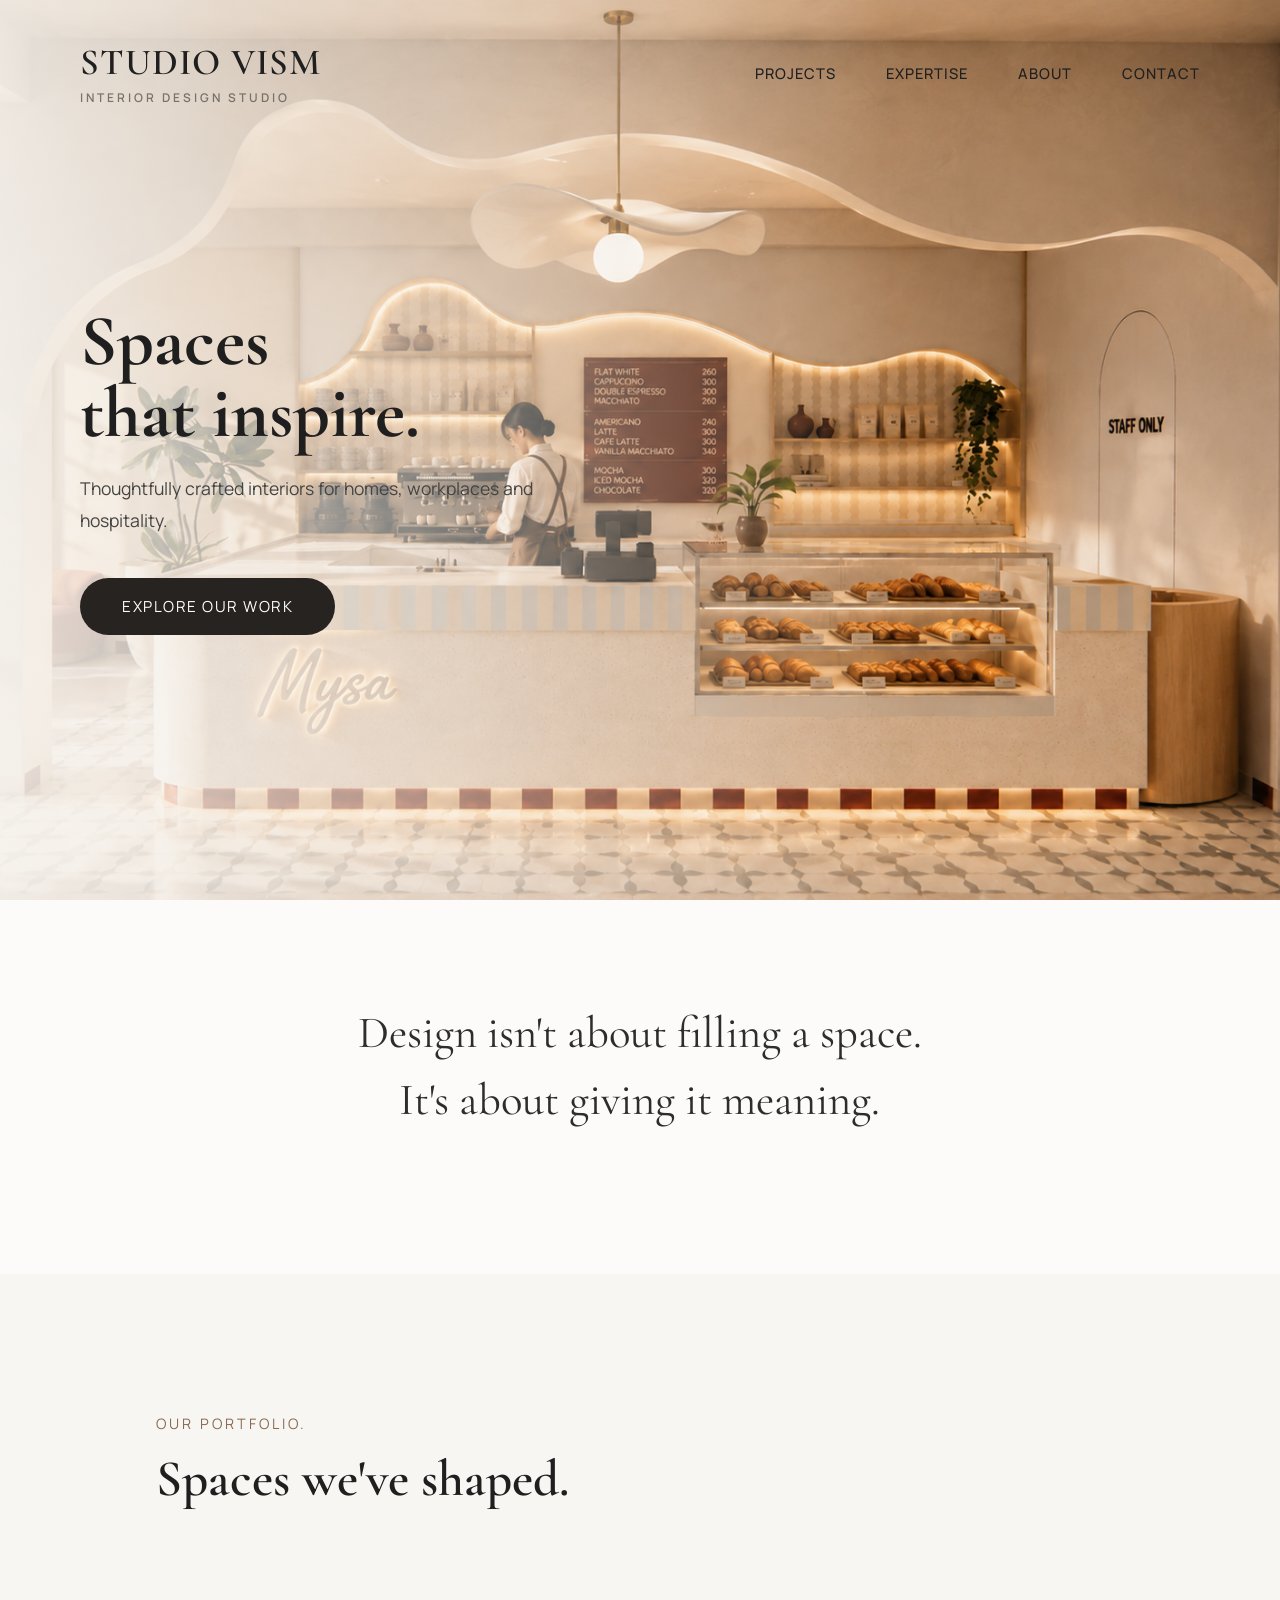
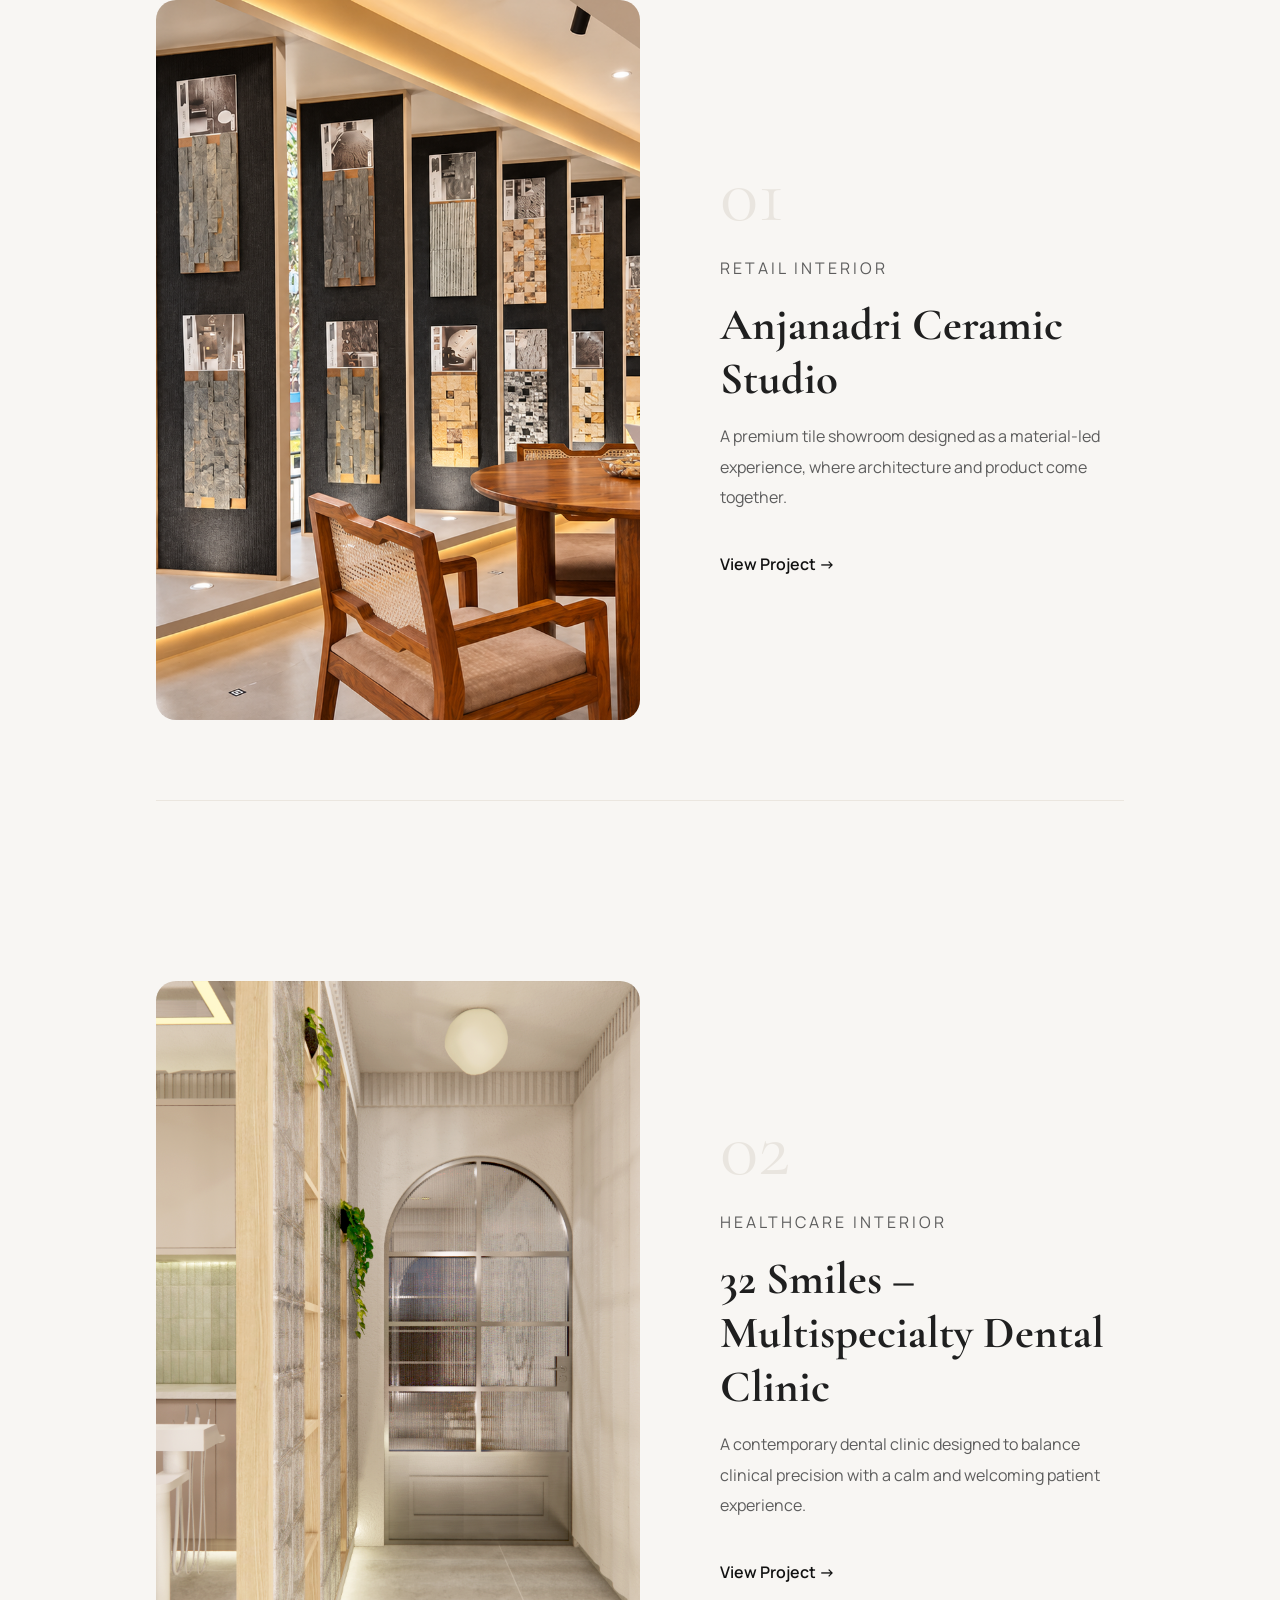
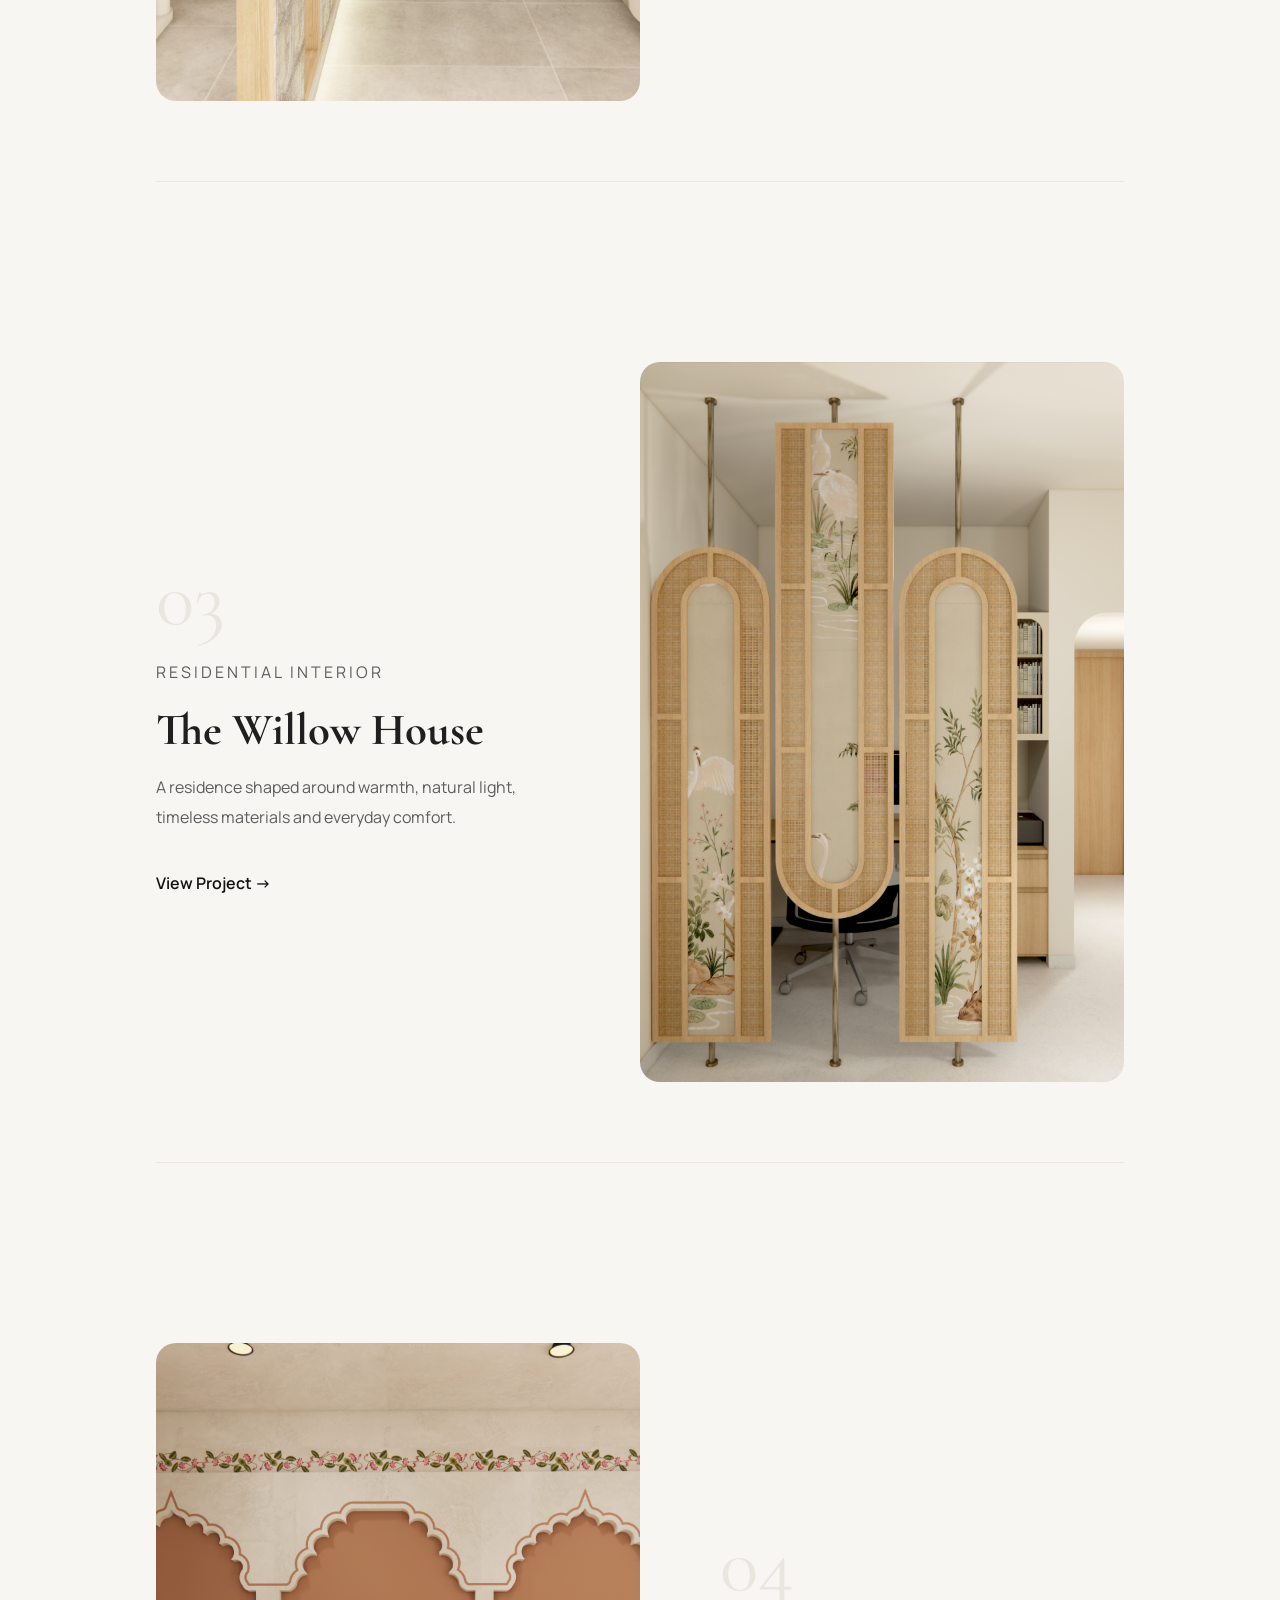
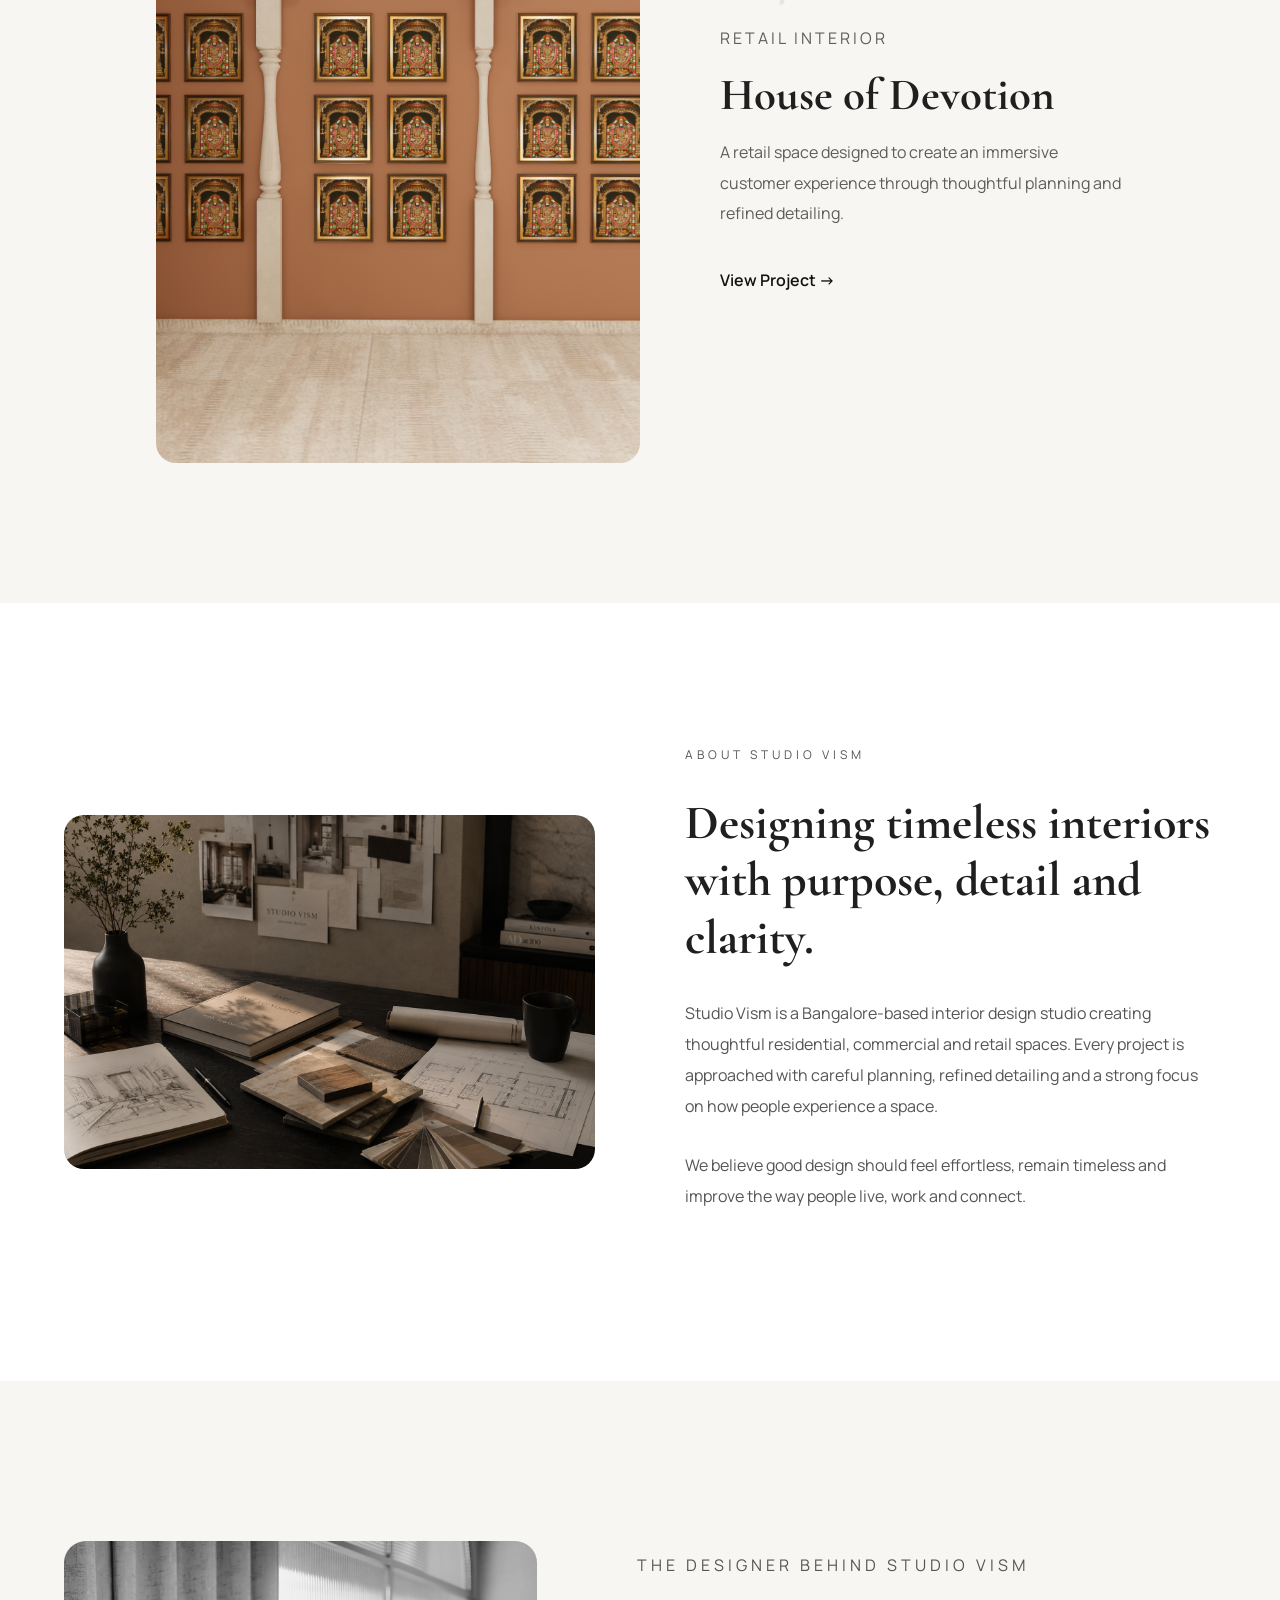
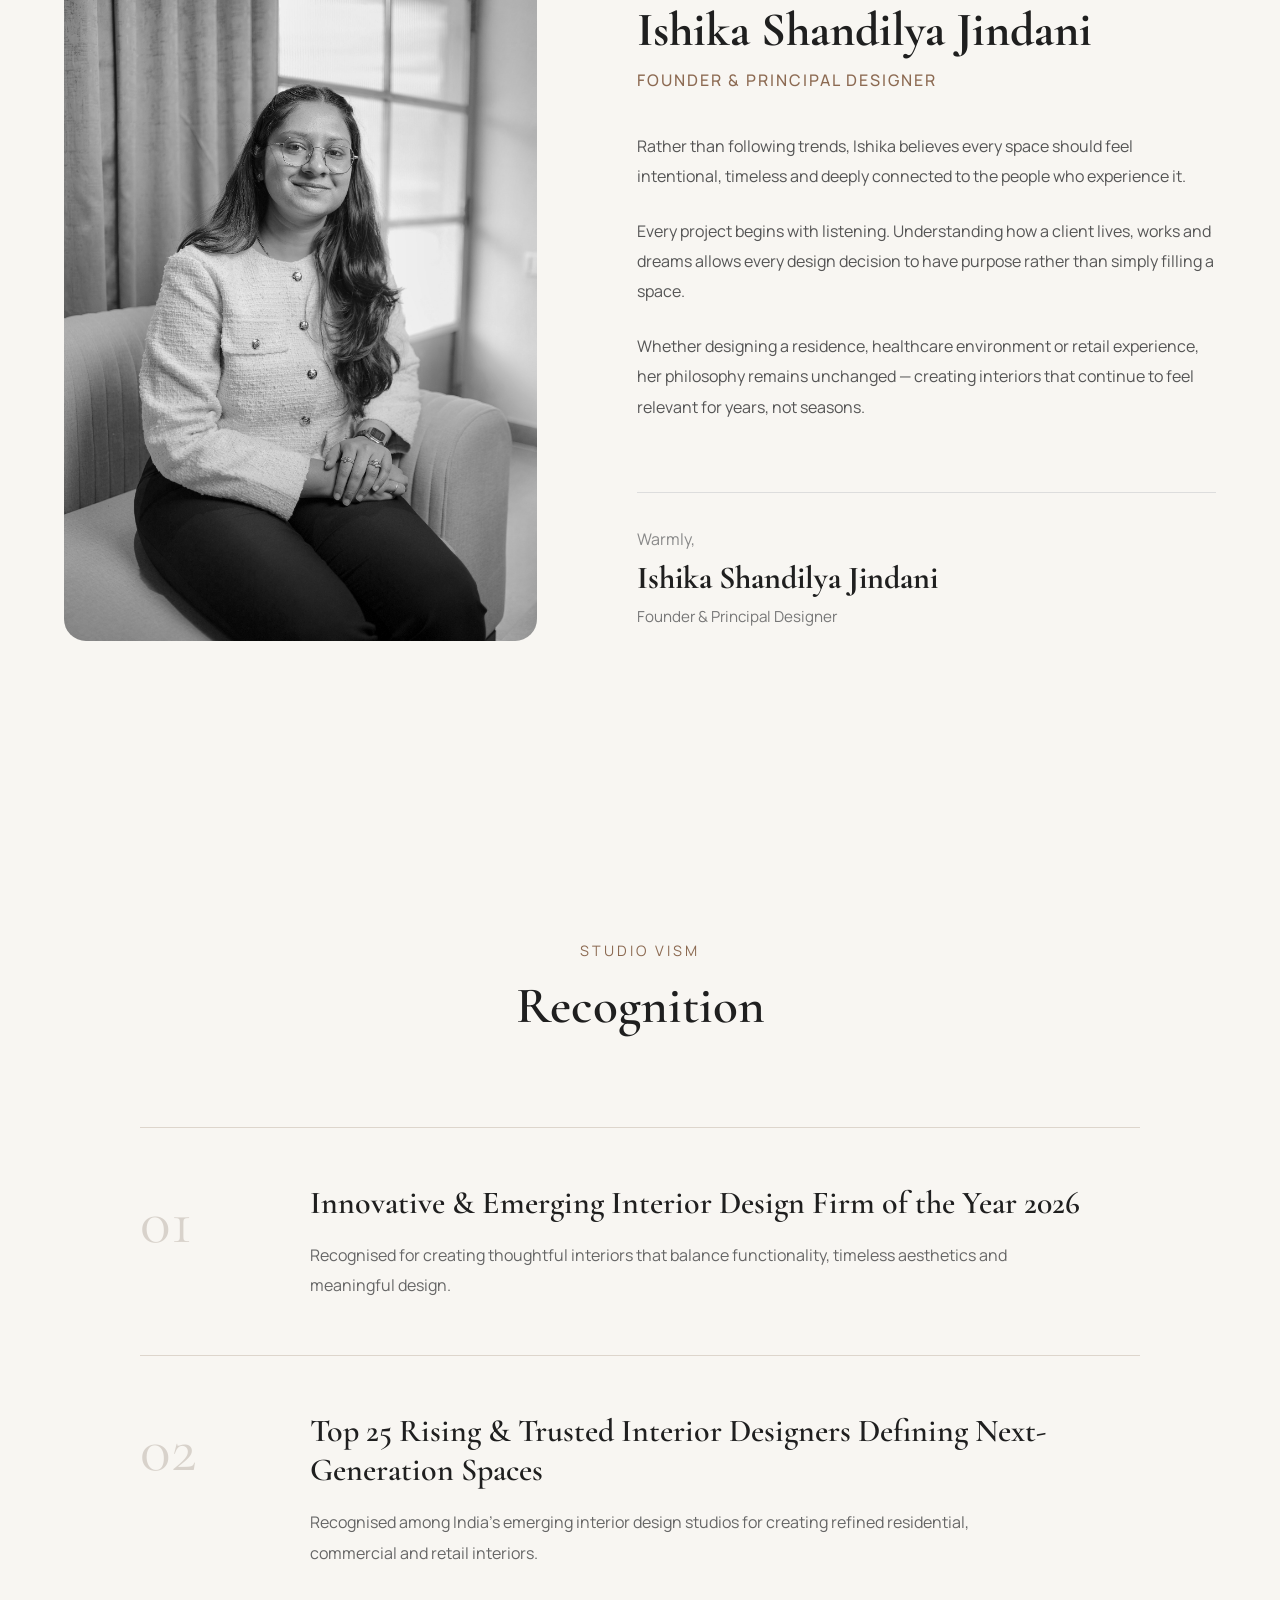
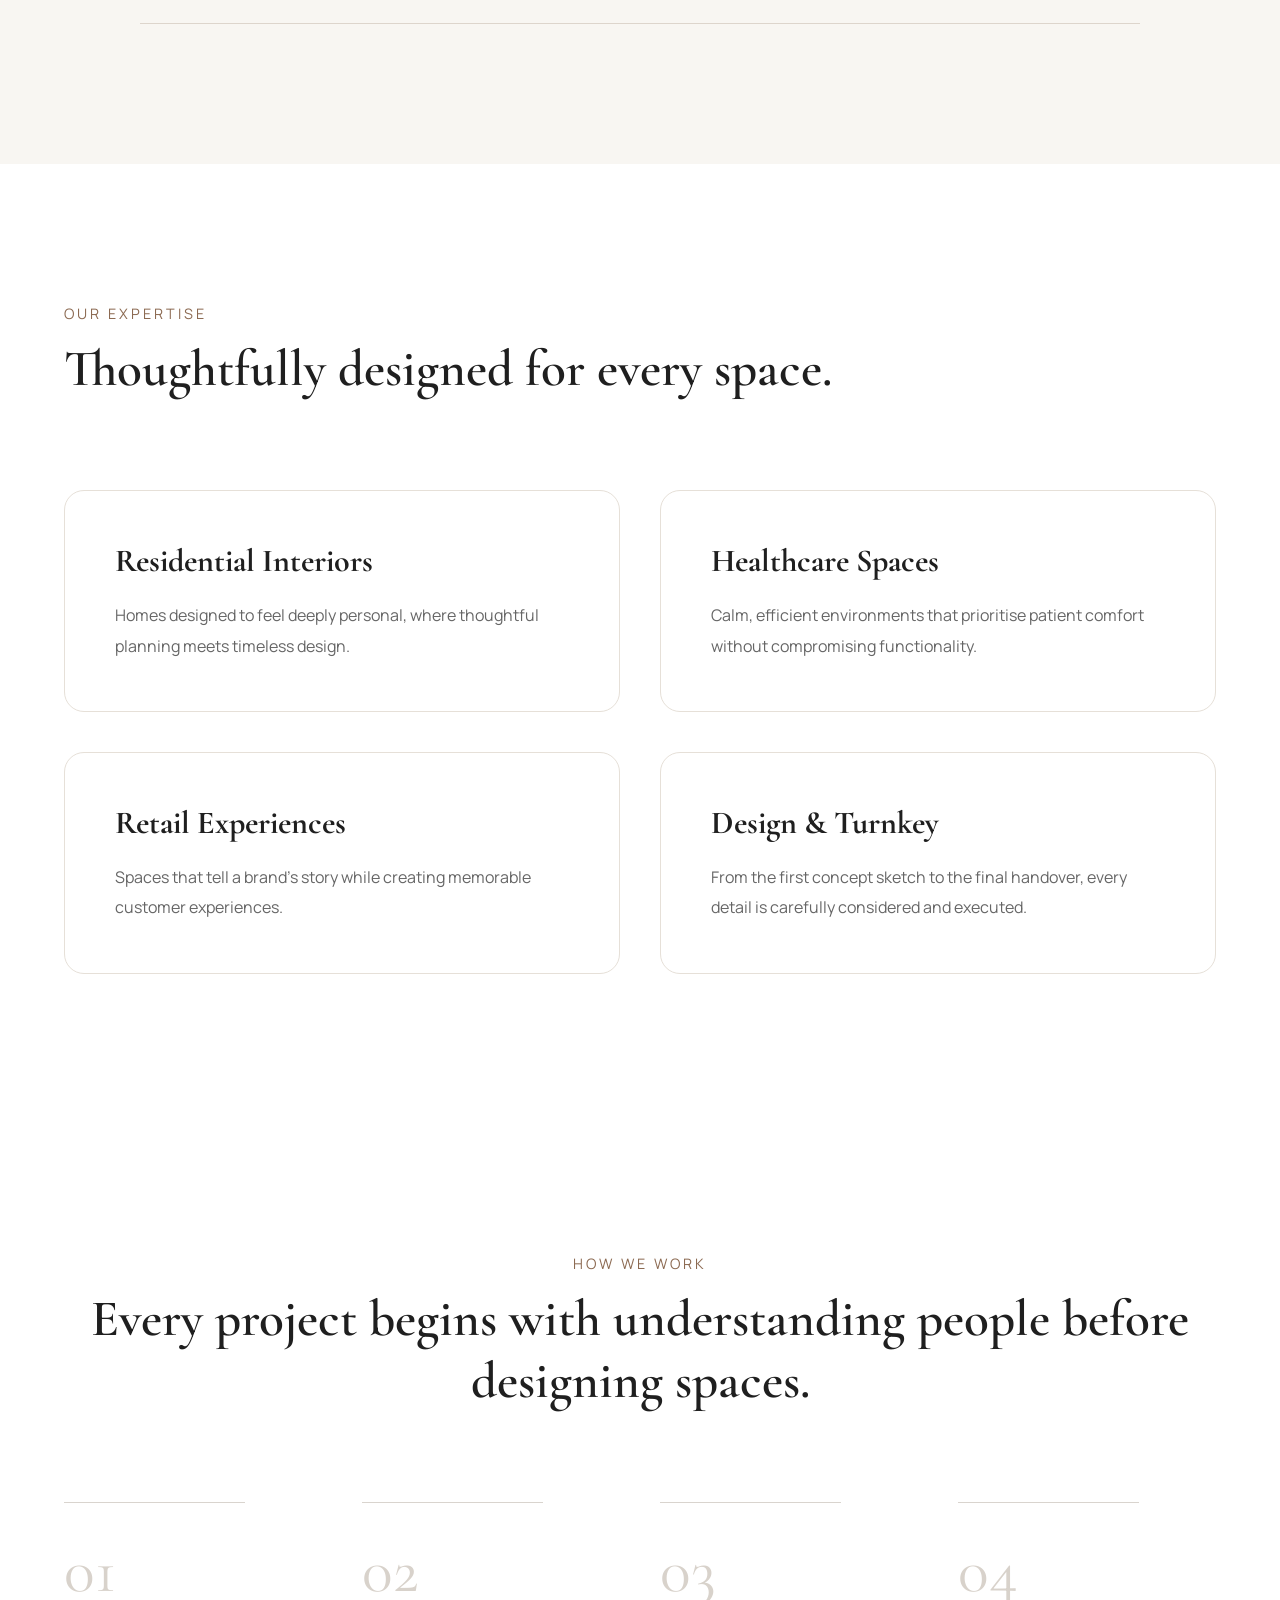
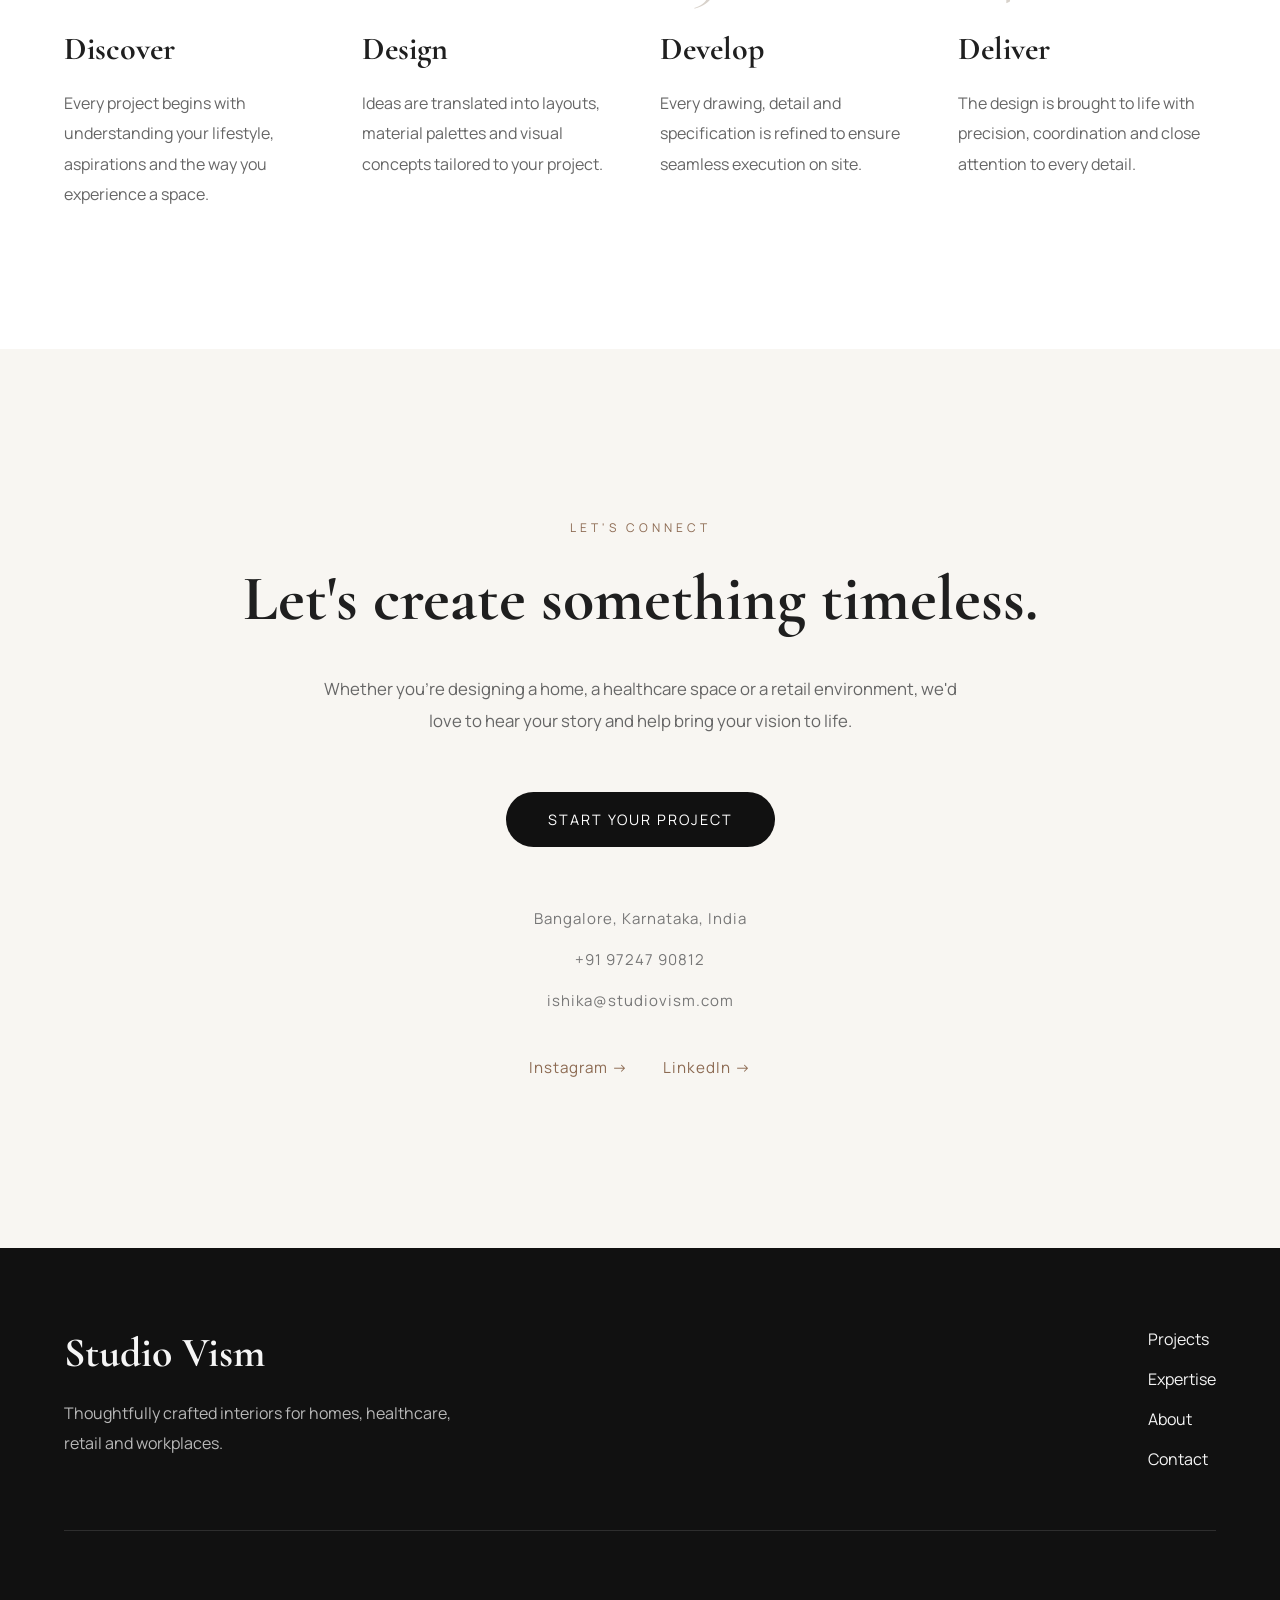
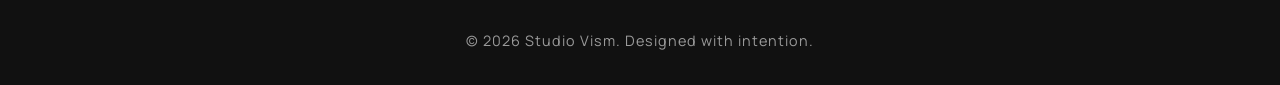
==== commit ed675b51: "Add Anjanadri Ceramic Studio project" ====
--- a/index.html
+++ b/index.html
@@ -110,6 +110,35 @@
         <h2>Spaces we've shaped.</h2>
     </div>
 
+    <div class="project-card">
+
+<a href="anjanadri-ceramic-studio.html" class="project-image">
+
+<img src="images/anjanadri-1.png" alt="Anjanadri Ceramic Studio">
+
+</a>
+
+<div class="project-info">
+
+<span>01</span>
+
+<p class="project-category">Retail Interior</p>
+
+<h3>Anjanadri Ceramic Studio</h3>
+
+<p>
+A premium tile showroom designed as a material-led
+experience, where architecture and product come together.
+</p>
+
+<a href="anjanadri-ceramic-studio.html" class="project-link">
+View Project →
+</a>
+
+</div>
+
+</div>
+
  <div class="project-card">
 
     <div class="project-image">
@@ -118,7 +147,7 @@
 
     <div class="project-info">
 
-        <span>01</span>
+        <span>02</span>
 
         <p class="project-category">Healthcare Interior</p>
 
@@ -146,7 +175,7 @@
 
     <div class="project-info">
 
-        <span>02</span>
+        <span>03</span>
 
         <p class="project-category">Residential Interior</p>
 
@@ -171,7 +200,7 @@
 
     <div class="project-info">
 
-        <span>03</span>
+        <span>04</span>
 
         <p class="project-category">Retail Interior</p>
 
--- a/style.css
+++ b/style.css
@@ -1758,4 +1758,44 @@
     border-bottom:none;
     padding-bottom:0;
 }
+}
+
+/* =========================
+   ANJANADRI CERAMIC STUDIO
+   ========================= */
+
+.anjanadri-hero {
+    background-image: url("images/anjanadri-1.png");
+}
+
+/* =========================
+   ANJANADRI PROJECT STORY
+   ========================= */
+
+.project-story {
+    max-width: 820px;
+    margin: 90px auto;
+    padding: 0 30px;
+}
+
+.project-story .section-tag {
+    margin-bottom: 18px;
+}
+
+.project-story h2 {
+    margin-bottom: 28px;
+    max-width: 720px;
+}
+
+.project-story p:not(.section-tag) {
+    max-width: 680px;
+    line-height: 1.9;
+}
+
+/* =========================
+   ANJANADRI HERO NAVIGATION
+   ========================= */
+
+body:has(.anjanadri-hero) .navbar a {
+    color: #ffffff;
 }
--- a/style.css
+++ b/style.css
@@ -1758,4 +1758,44 @@
     border-bottom:none;
     padding-bottom:0;
 }
+}
+
+/* =========================
+   ANJANADRI CERAMIC STUDIO
+   ========================= */
+
+.anjanadri-hero {
+    background-image: url("images/anjanadri-1.png");
+}
+
+/* =========================
+   ANJANADRI PROJECT STORY
+   ========================= */
+
+.project-story {
+    max-width: 820px;
+    margin: 90px auto;
+    padding: 0 30px;
+}
+
+.project-story .section-tag {
+    margin-bottom: 18px;
+}
+
+.project-story h2 {
+    margin-bottom: 28px;
+    max-width: 720px;
+}
+
+.project-story p:not(.section-tag) {
+    max-width: 680px;
+    line-height: 1.9;
+}
+
+/* =========================
+   ANJANADRI HERO NAVIGATION
+   ========================= */
+
+body:has(.anjanadri-hero) .navbar a {
+    color: #ffffff;
 }
